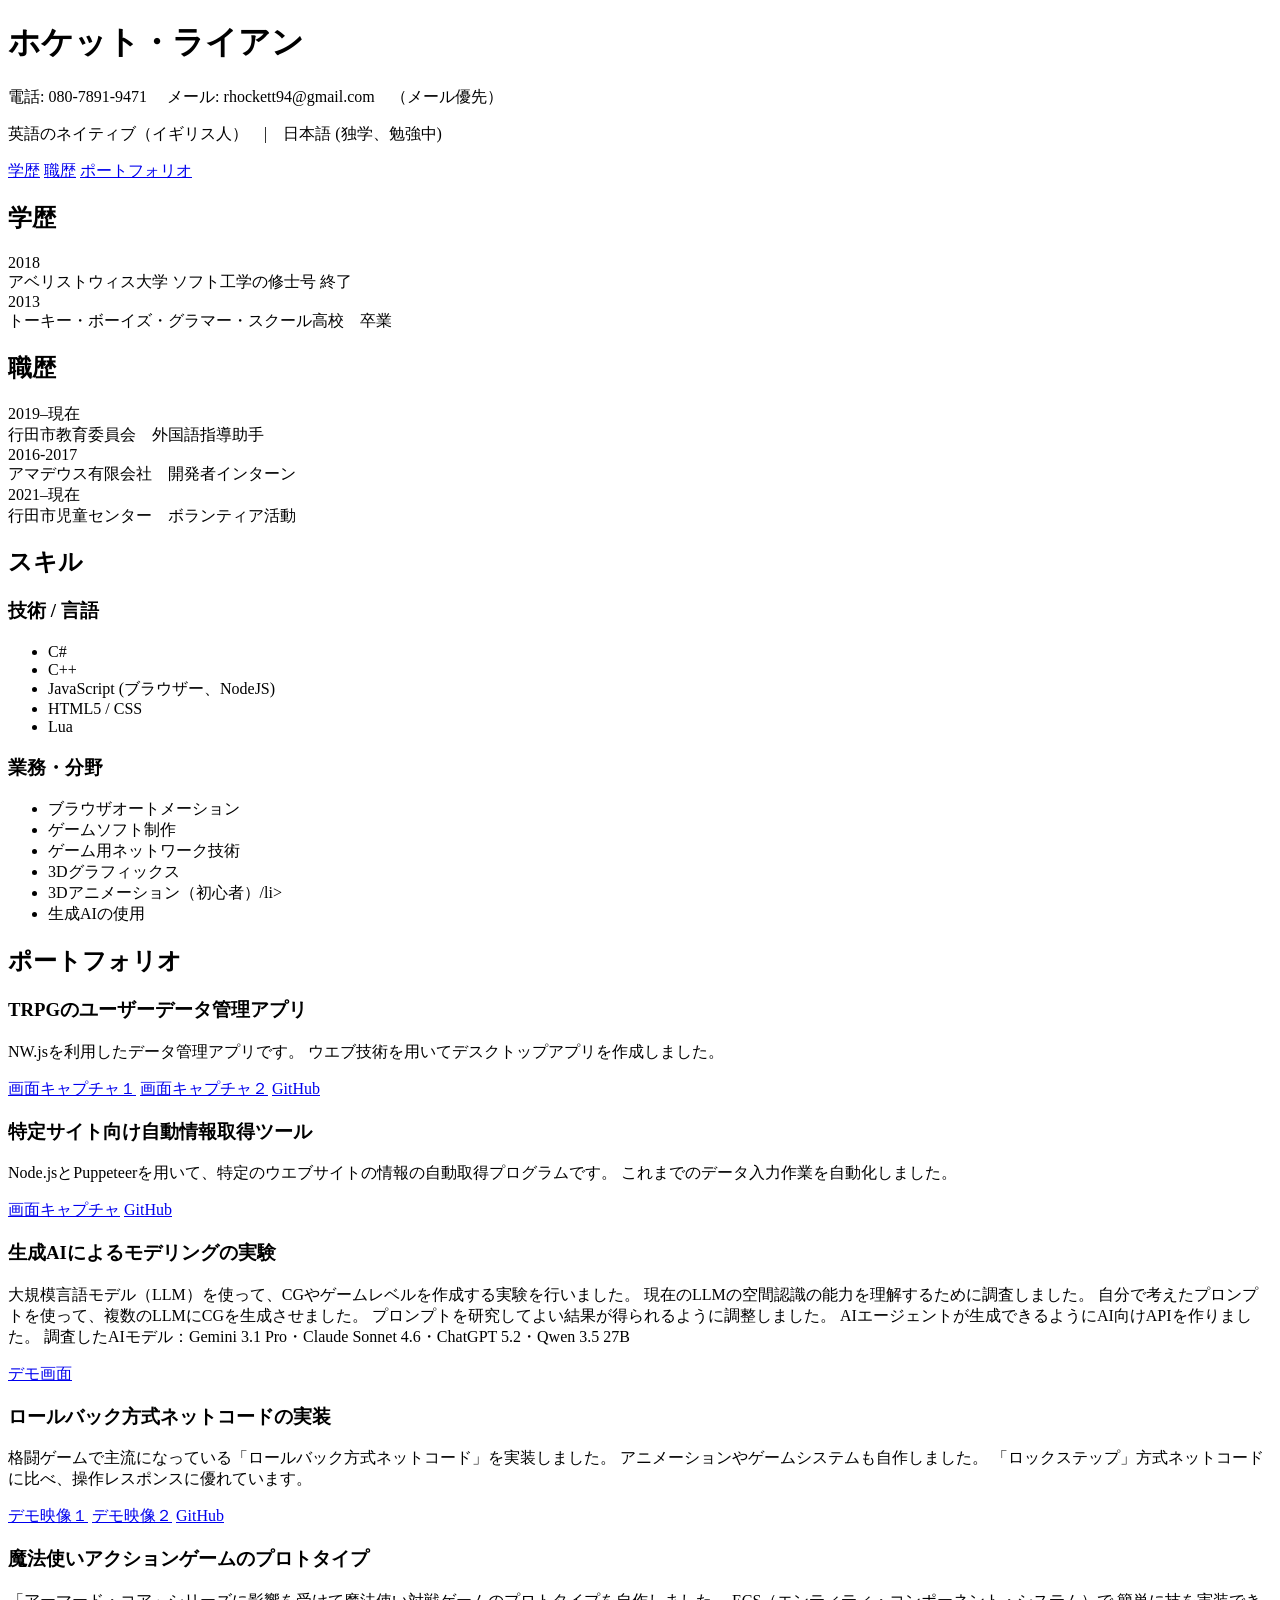
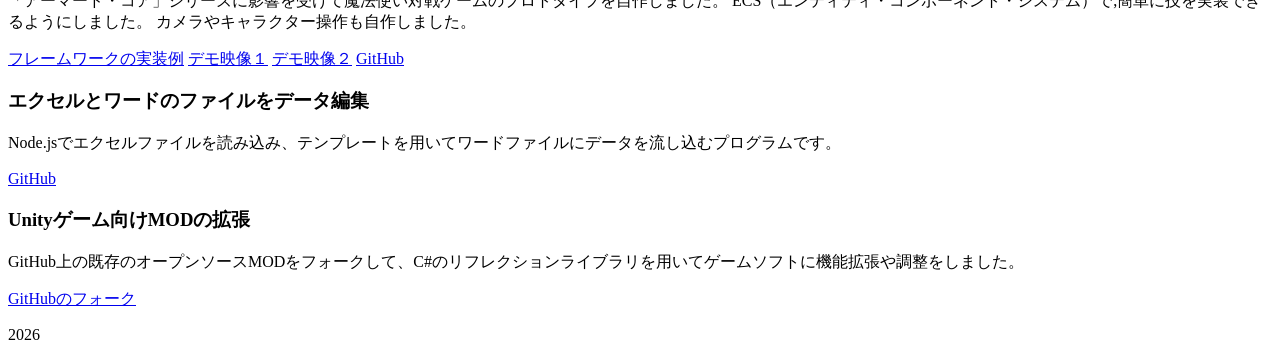
==== index.html @ c05f323c "portfolio PR 削除" ====
<!DOCTYPE html>
<html lang="ja">
<head>
	<meta charset="utf-8">
	<meta name="viewport" content="width=device-width, initial-scale=1">
	<title>履歴書</title>
	<link rel="stylesheet" href="main.css">
</head>

<body>

<header class="top">
	<div class="top-inner">
		<div class="name">
			<h1>ホケット・ライアン</h1>
			<p class="contact">
				電話: 080-7891-9471　
				メール: rhockett94@gmail.com　（メール優先）
			</p>
			
			<p class="languages">
			英語のネイティブ（イギリス人）　|　日本語 (独学、勉強中)
			</p>
			
			<!--p id="pr">
			自己PR
							
			2018年にソフトウェア工学の修士課程を修了しました。
卒業後は中学校で外国語指導助手として勤務しました。この経験から、生徒とコミュニケーションを取ることや英語の楽しさを伝えることを得意としています。
勤務するとともに、プログラミングの技術を磨くために、趣味でアプリやゲームを自作しています。時にデータ活用のアプリ開発や複雑なゲームプログラミングが得意です。
また、GPT2の登場から生成AI研究・実験、活用するプログラムの実装も経験があります。
			
			下手な日本語はすみません。
			（このページは現在更新中です）
			</p-->
			
		</div>

		<nav>
			<a href="#education">学歴</a>
			<a href="#work">職歴</a>
			<a href="#portfolio">ポートフォリオ</a>
		</nav>
	</div>
</header>

<main>

<section id="education">
	<h2>学歴</h2>

	<div class="entry">
		<div class="year">2018</div>
		<div class="details">
			アベリストウィス大学 ソフト工学の修士号 終了
		</div>
	</div>

	<div class="entry">
		<div class="year">2013</div>
		<div class="details">
			トーキー・ボーイズ・グラマー・スクール高校　卒業
		</div>
	</div>

</section>

<section id="work">
	<h2>職歴</h2>

	
	<div class="entry">
		<div class="year">2019–現在</div>
		<div class="details">
			行田市教育委員会　外国語指導助手
		</div>
	</div>

	<div class="entry">
		<div class="year">2016-2017</div>
		<div class="details">
			アマデウス有限会社　開発者インターン
		</div>
	</div>
	
	<div class="entry">
		<div class="year">2021–現在</div>
		<div class="details">
			行田市児童センター　ボランティア活動
		</div>
	</div>
	
	
</section>
<section id="skills">
	<h2>スキル</h2>

	<div class="skills-grid">

		<div class="skill-group">
			<h3>技術 / 言語</h3>
			<ul class="skill-list">
				<li>C#</li>
				<li>C++</li>
				<li>JavaScript (ブラウザー、NodeJS)</li>
				<li>HTML5 / CSS</li>
				<li>Lua</li>

			</ul>
		</div>

		<div class="skill-group">
			<h3>業務・分野</h3>
			<ul class="skill-list">
				<li>ブラウザオートメーション</li>
				<li>ゲームソフト制作</li>
				<li>ゲーム用ネットワーク技術</li>
				<li>3Dグラフィックス</li>
				<li>3Dアニメーション（初心者）/li>
				<li>生成AIの使用</li>
			</ul>
		</div>

	</div>
</section>
<section id="portfolio">
	<h2>ポートフォリオ</h2>
	<!--
	<div class="project">
		<h3>プロジェクト名</h3>
		<p class="desc">
			ここに簡単な説明を書きます。何を作ったのか、目的、特徴など。
		</p>
		<p class="tech">
			使用技術: HTML / CSS / JavaScript
		</p>
		<p class="links">
			<a href="#">デモ</a>
			<a href="#">ソースコード</a>
		</p>
	</div>
	-->
	
	<div class="project">
		<h3>TRPGのユーザーデータ管理アプリ</h3>
		<p class="desc">
			NW.jsを利用したデータ管理アプリです。
			ウエブ技術を用いてデスクトップアプリを作成しました。
		</p>
		
		<p class="links">
			<a href="sosmanager1.png">画面キャプチャ１</a>
			<a href="sosmanager2.png">画面キャプチャ２</a>
			<a href="https://github.com/botchi09/sos-equipment-manager">GitHub</a>
		</p>
	</div>
	
	
	
	<div class="project">
		<h3>特定サイト向け自動情報取得ツール</h3>
		<p class="desc">
			Node.jsとPuppeteerを用いて、特定のウエブサイトの情報の自動取得プログラムです。
			これまでのデータ入力作業を自動化しました。
		</p>
		
		<p class="links">
			<a href="scraper.png">画面キャプチャ</a>
			<a href="https://github.com/botchi09/stone-website-puppeteer-scraper">GitHub</a>
		</p>
	</div>
	
	
	<div class="project">
		<h3>生成AIによるモデリングの実験</h3>
		<p class="desc">
			大規模言語モデル（LLM）を使って、CGやゲームレベルを作成する実験を行いました。
			現在のLLMの空間認識の能力を理解するために調査しました。
			自分で考えたプロンプトを使って、複数のLLMにCGを生成させました。
			プロンプトを研究してよい結果が得られるように調整しました。
			AIエージェントが生成できるようにAI向けAPIを作りました。
			調査したAIモデル：Gemini 3.1 Pro・Claude Sonnet 4.6・ChatGPT 5.2・Qwen 3.5 27B
			
		</p>
				
		<p class="links">
			<a href="prompt_results.png">デモ画面</a>

		</p>
	</div>
	<div class="project">
		<h3>ロールバック方式ネットコードの実装</h3>
		<p class="desc">
			格闘ゲームで主流になっている「ロールバック方式ネットコード」を実装しました。
			
			アニメーションやゲームシステムも自作しました。
			「ロックステップ」方式ネットコードに比べ、操作レスポンスに優れています。
			
		</p>
				
		<p class="links">
			<a class="" href="https://youtu.be/f2O9HNqwWwM">デモ映像１</a>
			<a class="" href="https://youtu.be/pjLEUBSBpmo">デモ映像２</a>

			<a href="https://github.com/botchi09/RobloxRollback">GitHub</a>
		</p>
	</div>
	<!--div class="project todo">
		<h3>TODO climbing game</h3>
		<p class="desc">
			vector math. picture demonstration!
		</p>
		
		<p class="links">
			<a href="https://youtu.be/bYzrbGG2mxw">映像１</a>
			<a href="https://youtu.be/_mRu7jwwfPQ">映像２</a>
			<a href="https://github.com/botchi09/rblx-climb-game-framework">GitHub</a>
		</p>
	</div-->
	
	
	
	<div class="project">
		<h3>魔法使いアクションゲームのプロトタイプ</h3>
		<p class="desc">
			「アーマード・コア」シリーズに影響を受けて魔法使い対戦ゲームのプロトタイプを自作しました。
			ECS（エンティティ・コンポーネント・システム）で,簡単に技を実装できるようにしました。
			カメラやキャラクター操作も自作しました。
		</p>
		
		<p class="links">
			<a href="spelldefexample.png">フレームワークの実装例</a>
			<a href="https://www.youtube.com/watch?v=XVLZ9_kiFl0">デモ映像１</a>
			<a href="https://www.youtube.com/watch?v=5HVhadBwj20">デモ映像２</a>
			<a href="https://github.com/botchi09/rblx-spellcasting-behavior-framework">GitHub</a>
		</p>
	</div>

	<div class="project">
		<h3>エクセルとワードのファイルをデータ編集</h3>
		<p class="desc">
			Node.jsでエクセルファイルを読み込み、テンプレートを用いてワードファイルにデータを流し込むプログラムです。
			
		</p>
		
		<p class="links">
			<a href="https://github.com/botchi09/bingo-worksheet-node-docx-gen">GitHub</a>
		</p>
	</div>
	
	<div class="project">
		<h3>Unityゲーム向けMODの拡張</h3>
		<p class="desc">
			GitHub上の既存のオープンソースMODをフォークして、C#のリフレクションライブラリを用いてゲームソフトに機能拡張や調整をしました。
					
		</p>
		
		<p class="links">
			<a href="https://github.com/botchi09/Outward-Mods">GitHubのフォーク</a>
		</p>
	</div>


</section>

</main>

<footer>
2026
</footer>

</body>
</html>
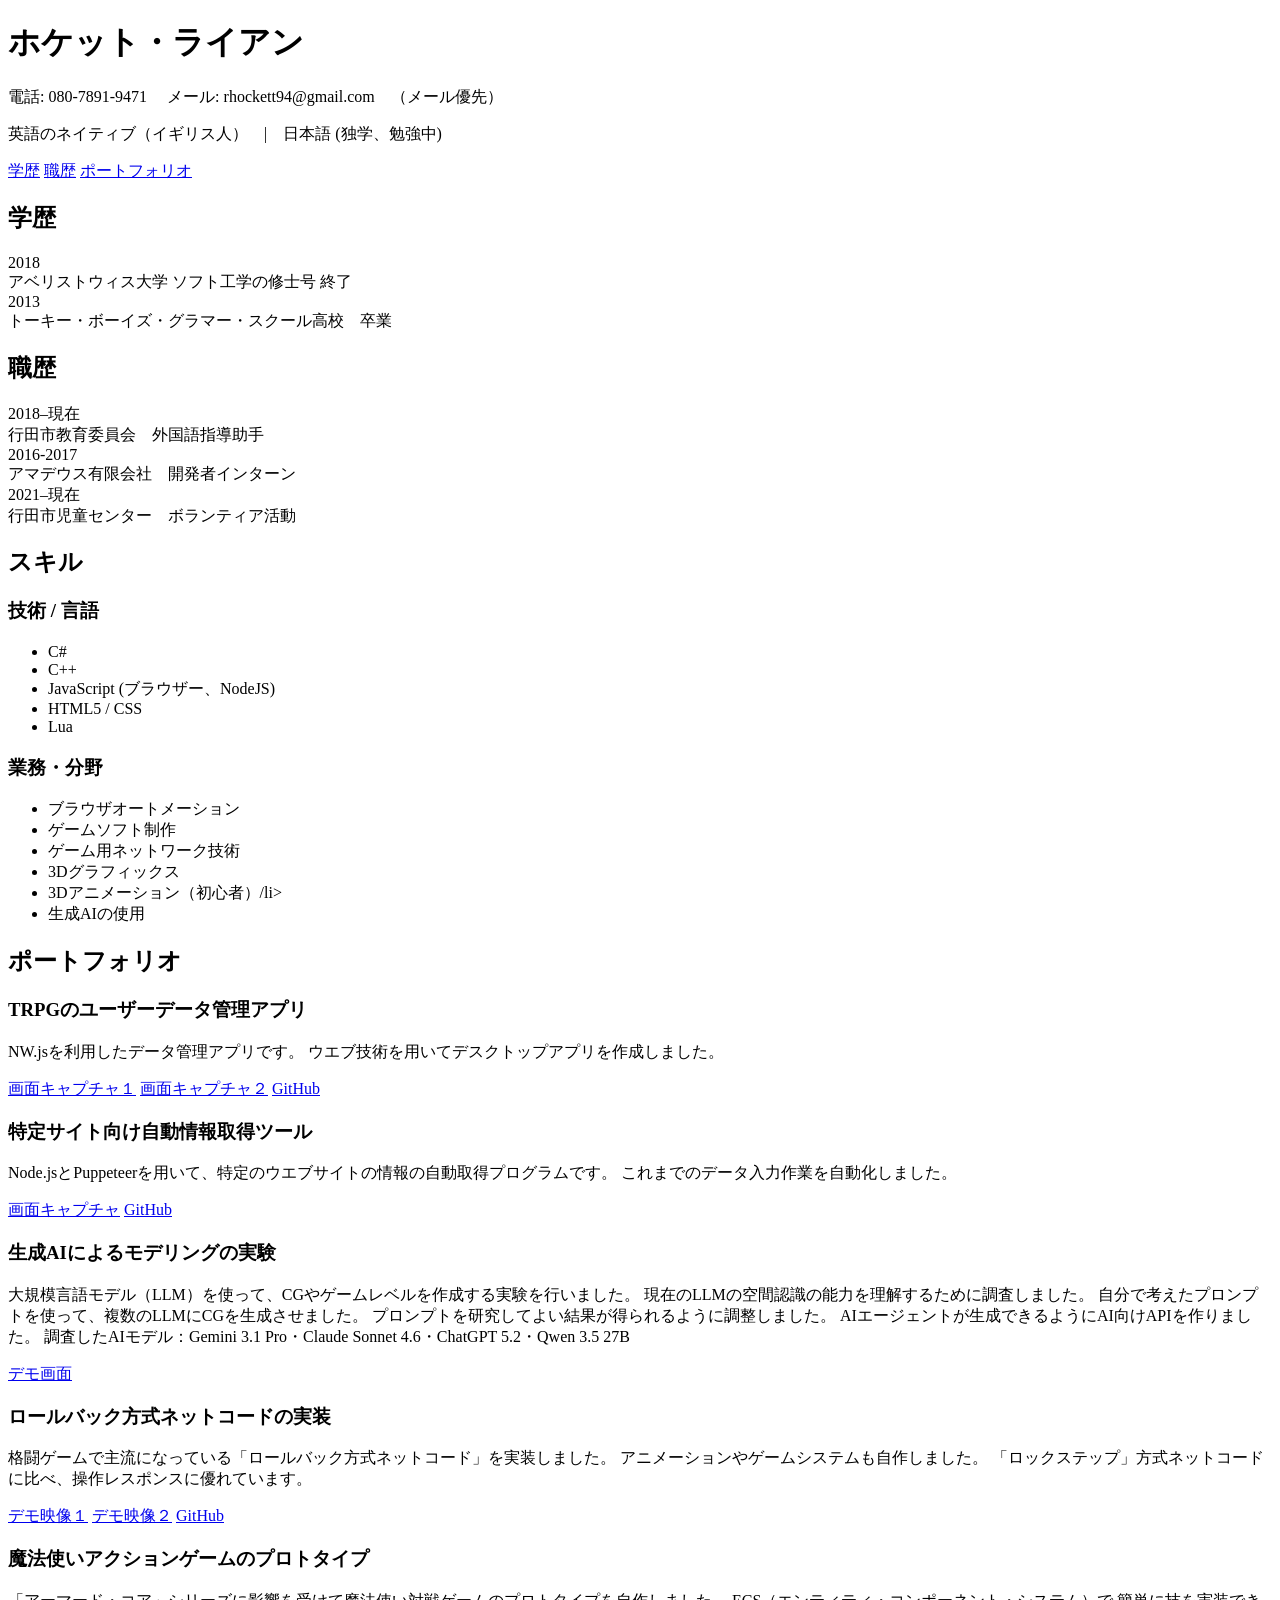
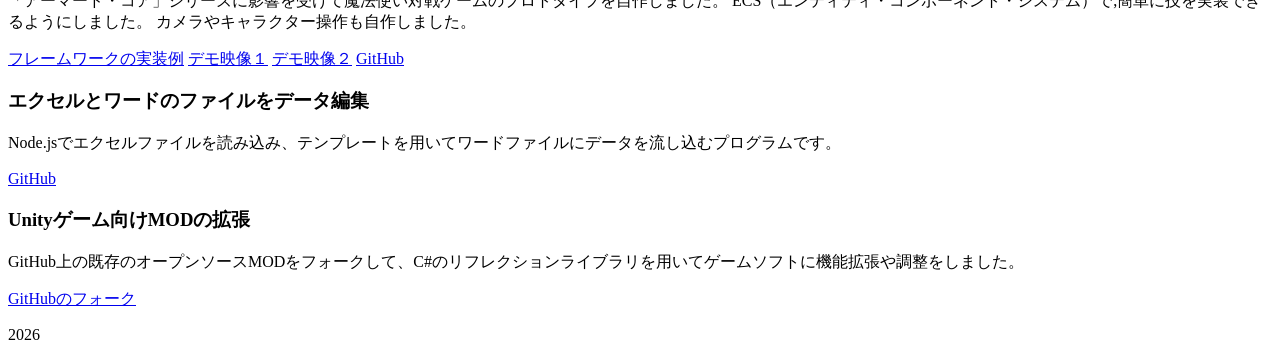
==== commit 375436d5: "Date fix" ====
--- a/index.html
+++ b/index.html
@@ -70,7 +70,7 @@
 
 	
 	<div class="entry">
-		<div class="year">2019–現在</div>
+		<div class="year">2018–現在</div>
 		<div class="details">
 			行田市教育委員会　外国語指導助手
 		</div>
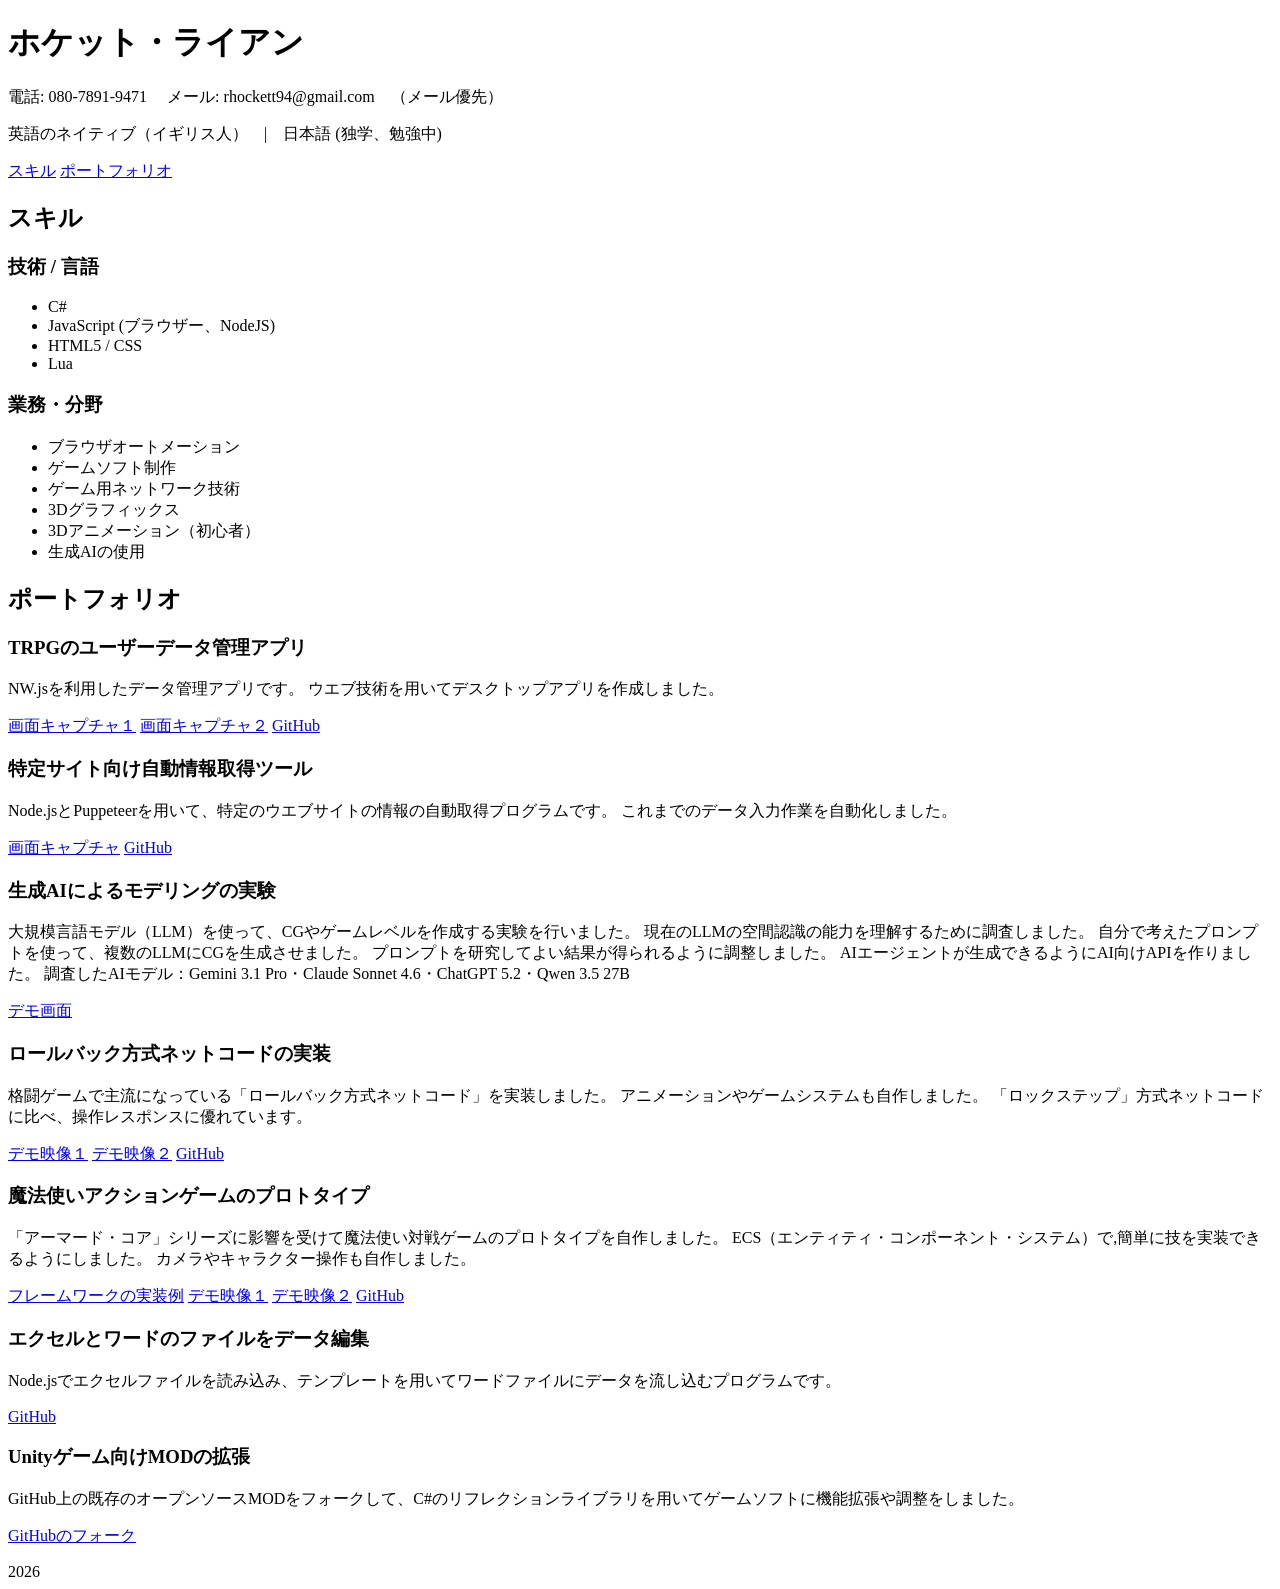
==== commit e1a29877: "職歴を削除した。HTMLのバグを直した。" ====
--- a/index.html
+++ b/index.html
@@ -37,15 +37,16 @@
 		</div>
 
 		<nav>
-			<a href="#education">学歴</a>
-			<a href="#work">職歴</a>
+			<!--a href="#education">学歴</a>
+			<a href="#work">職歴</a-->
+			<a href="#skills">スキル</a>
 			<a href="#portfolio">ポートフォリオ</a>
 		</nav>
 	</div>
 </header>
 
 <main>
-
+<!--
 <section id="education">
 	<h2>学歴</h2>
 
@@ -91,7 +92,7 @@
 	</div>
 	
 	
-</section>
+</section>-->
 <section id="skills">
 	<h2>スキル</h2>
 
@@ -101,7 +102,6 @@
 			<h3>技術 / 言語</h3>
 			<ul class="skill-list">
 				<li>C#</li>
-				<li>C++</li>
 				<li>JavaScript (ブラウザー、NodeJS)</li>
 				<li>HTML5 / CSS</li>
 				<li>Lua</li>
@@ -116,7 +116,7 @@
 				<li>ゲームソフト制作</li>
 				<li>ゲーム用ネットワーク技術</li>
 				<li>3Dグラフィックス</li>
-				<li>3Dアニメーション（初心者）/li>
+				<li>3Dアニメーション（初心者）</li>
 				<li>生成AIの使用</li>
 			</ul>
 		</div>
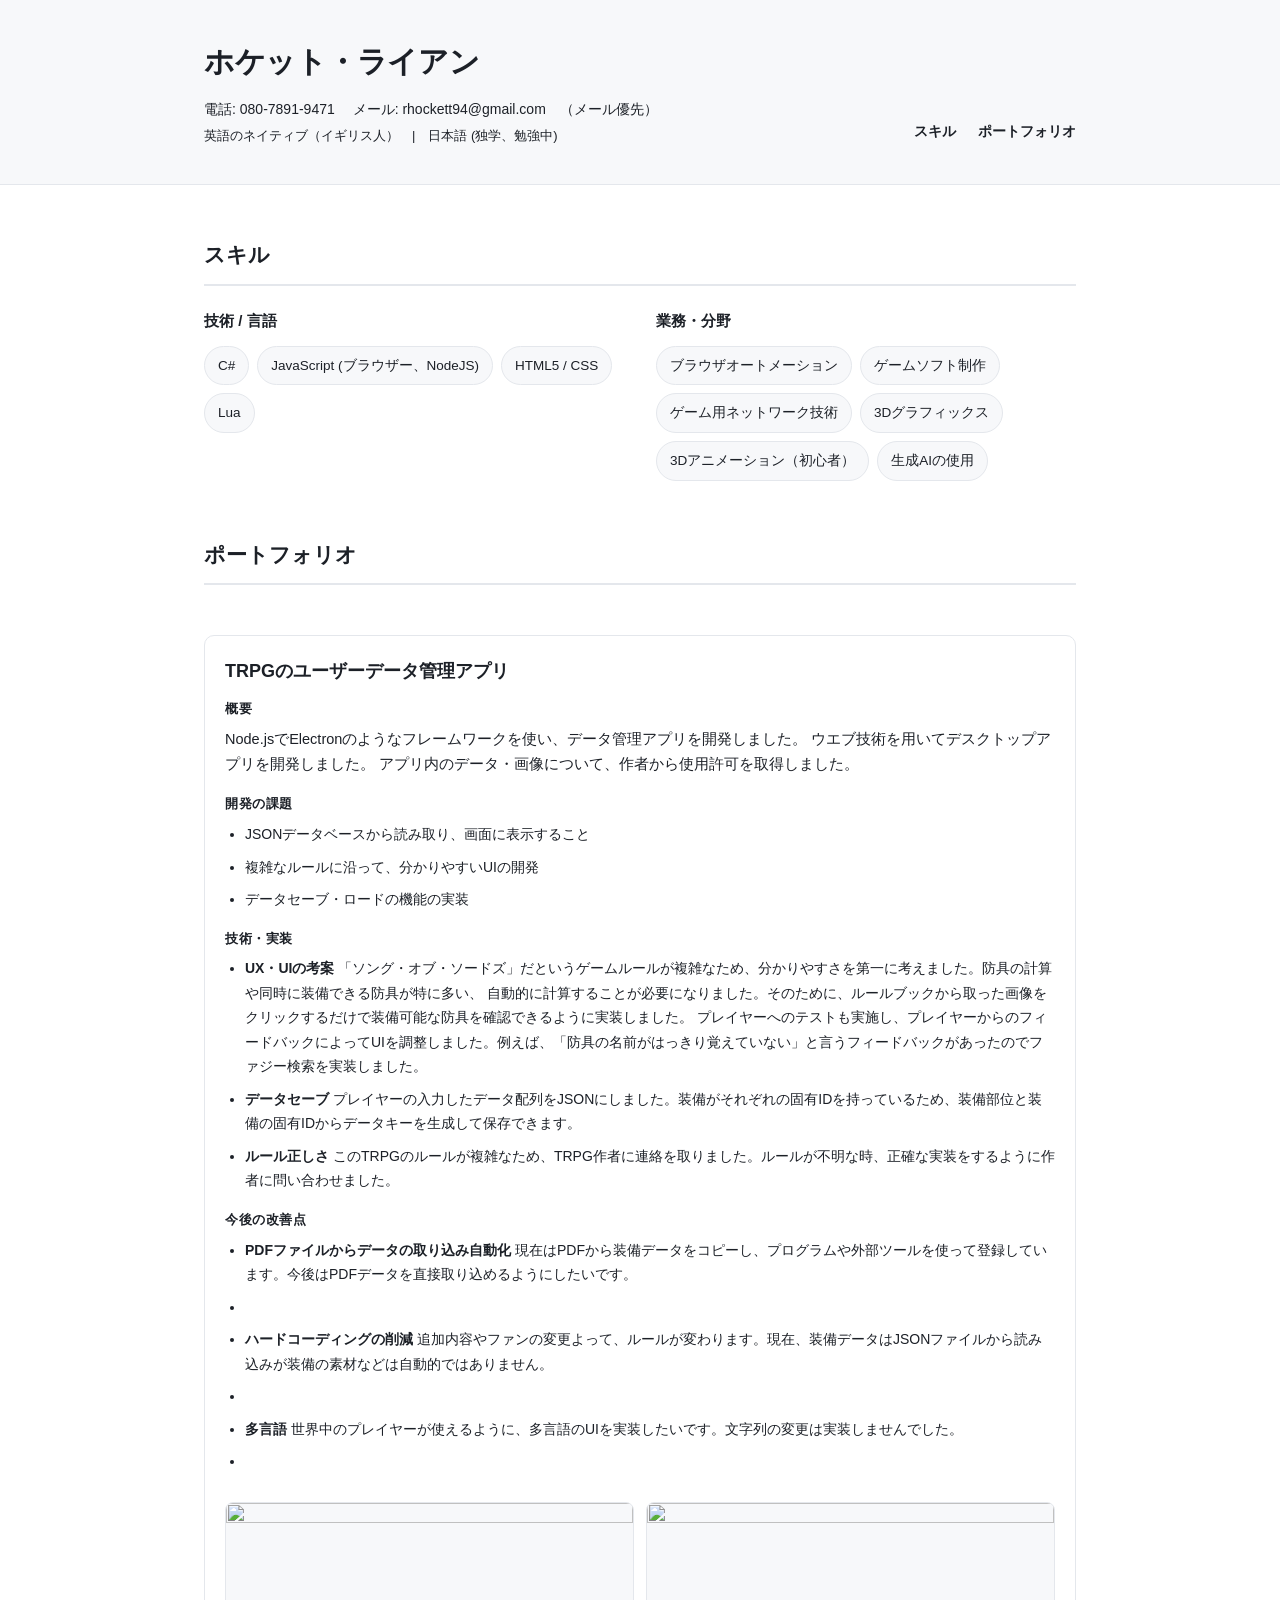
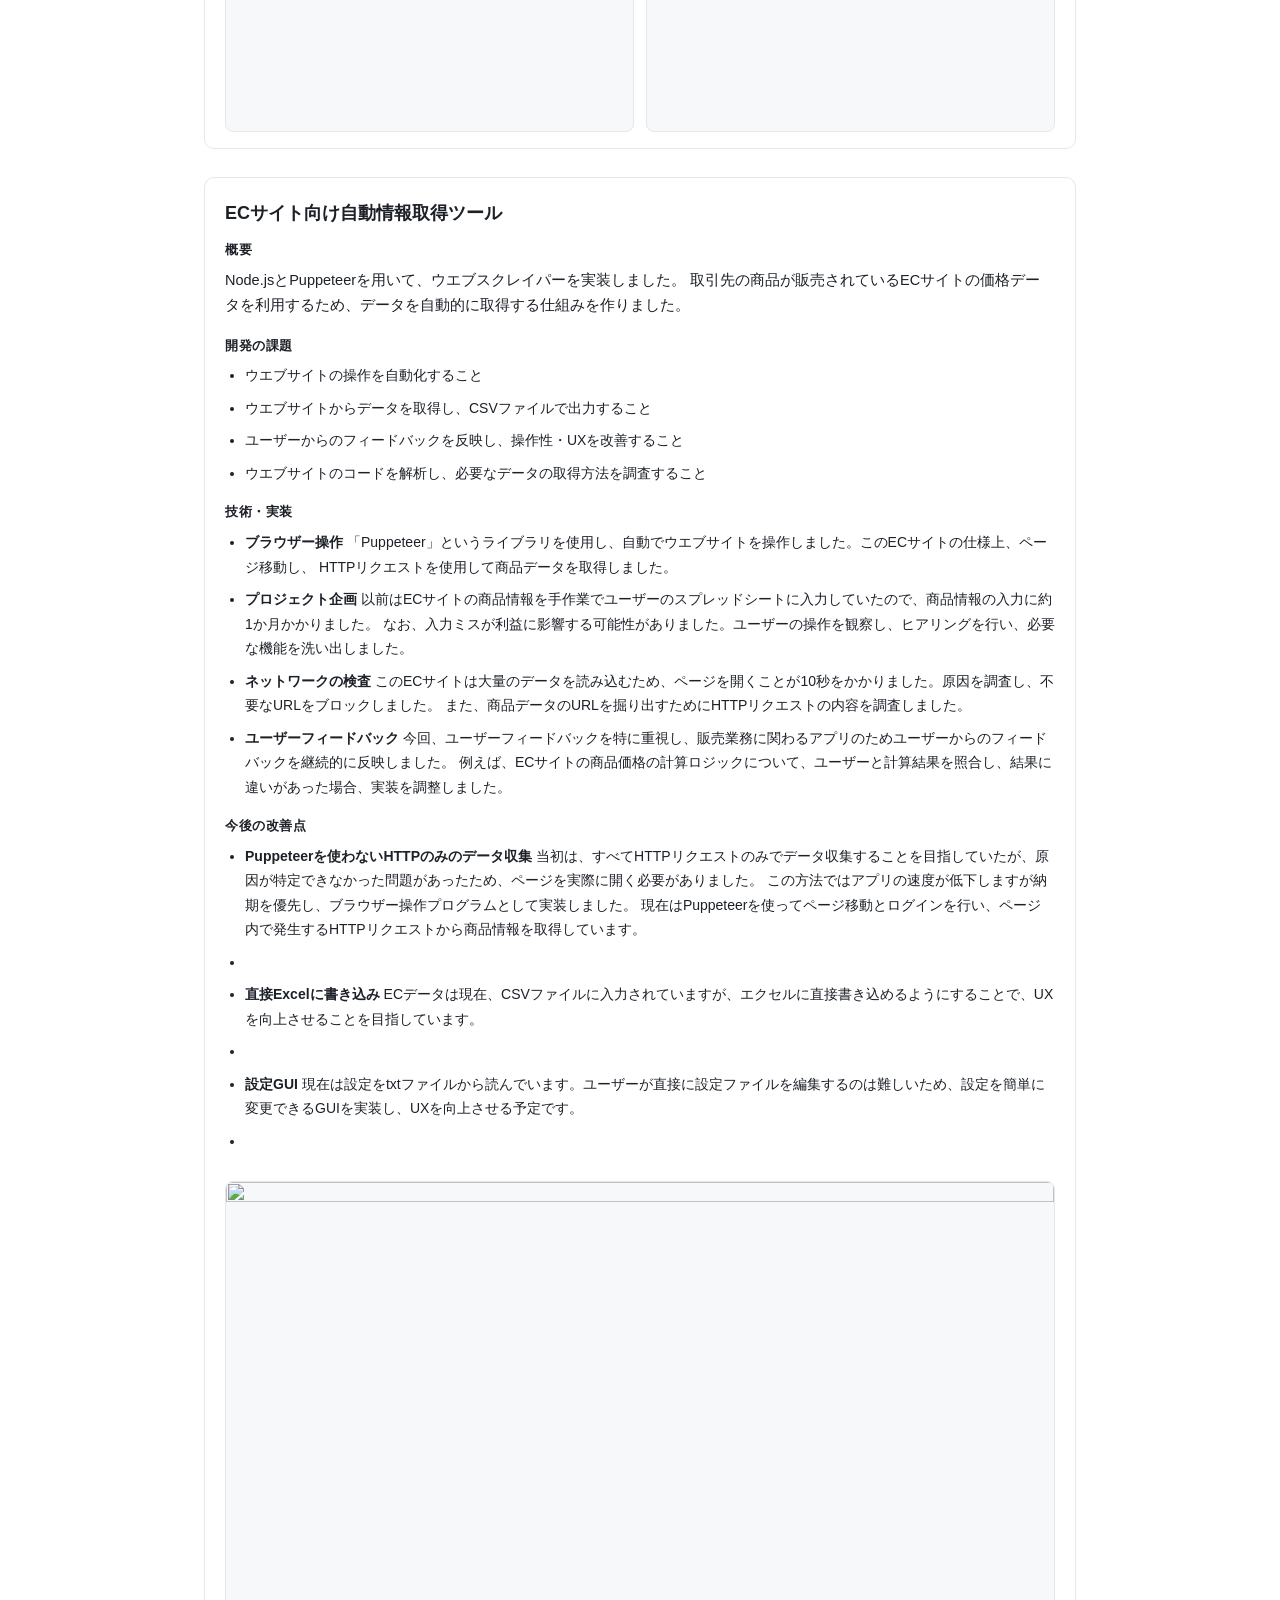
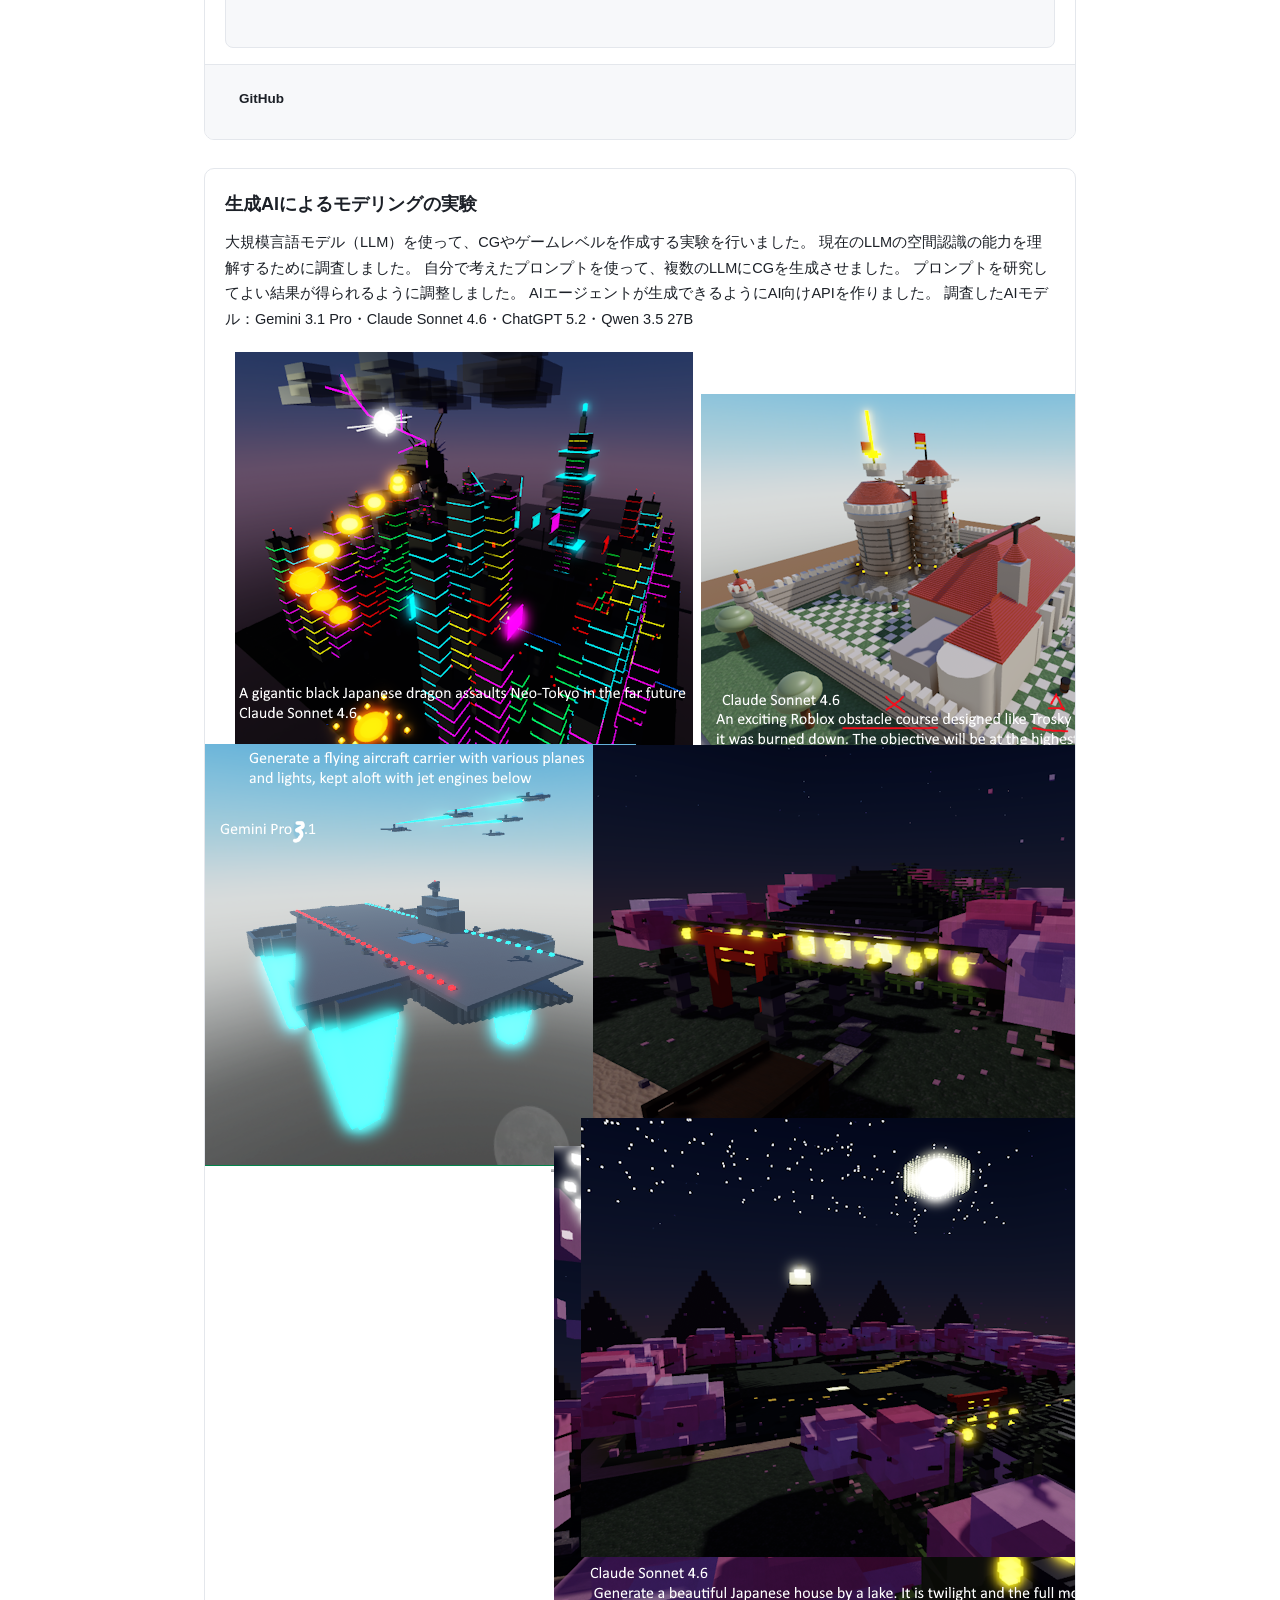
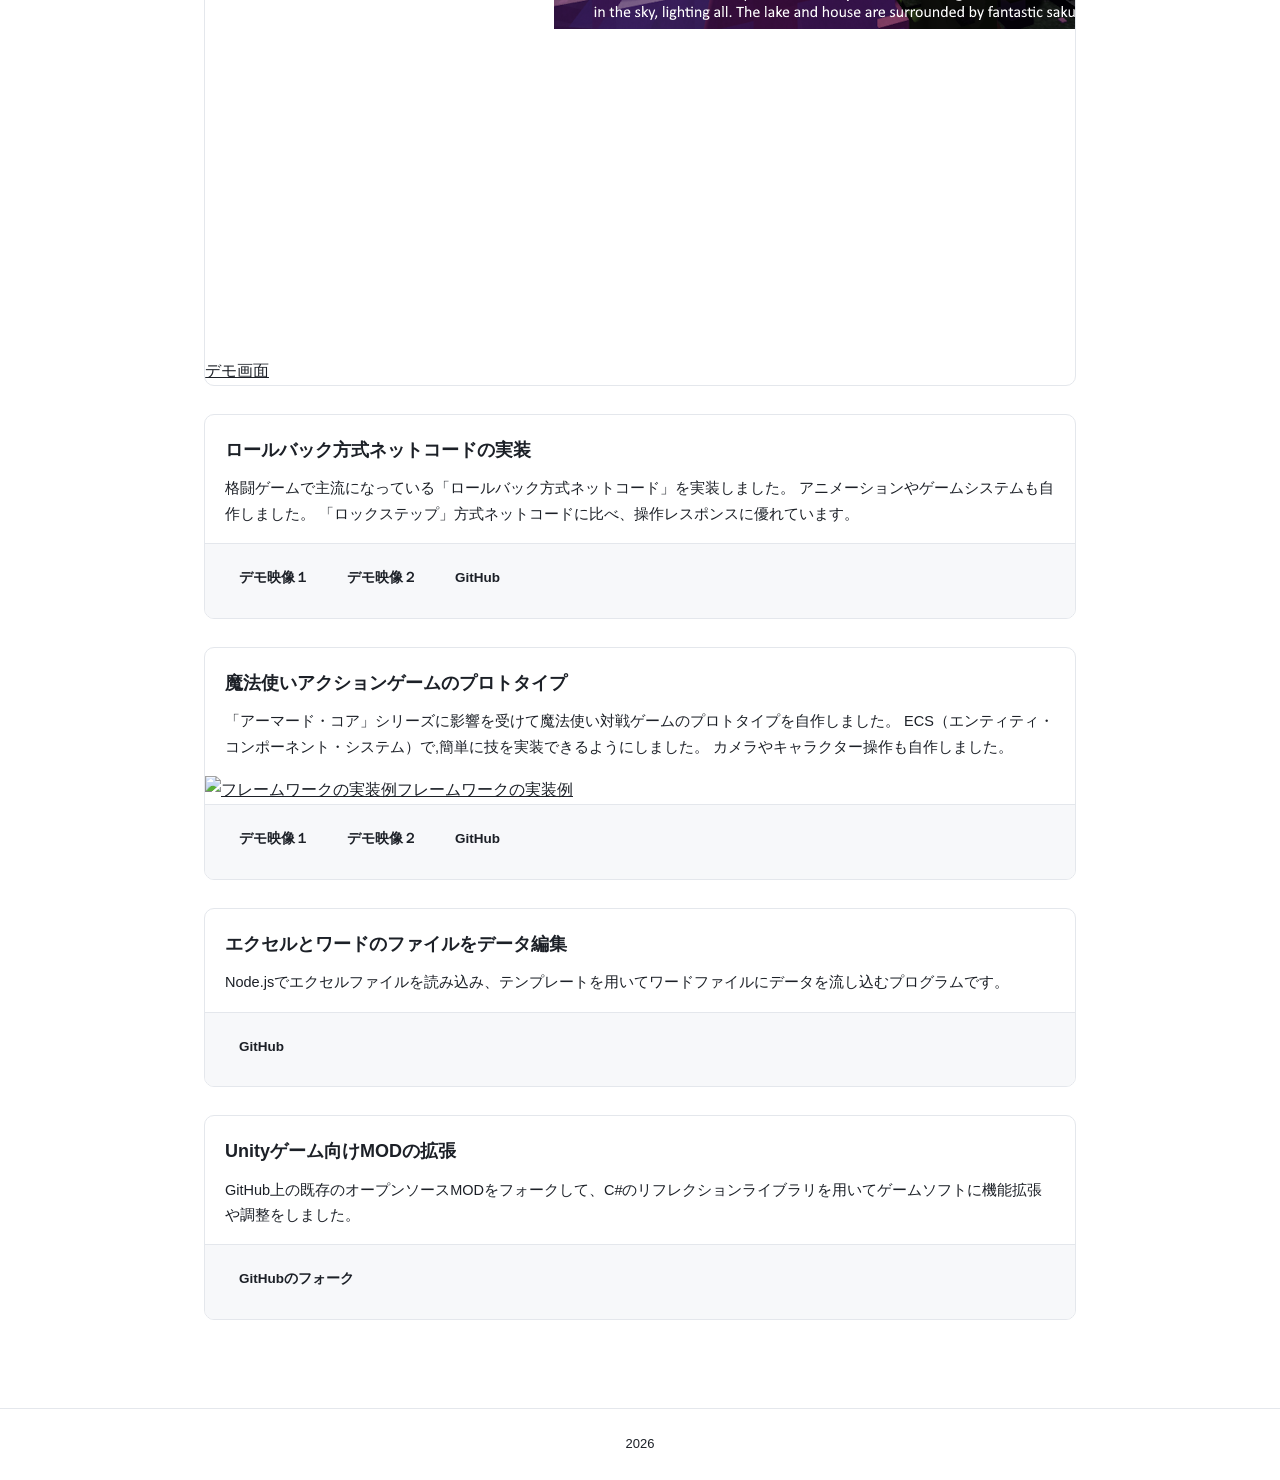
==== commit 278966f3: "scraper contents update" ====
--- a/index.html
+++ b/index.html
@@ -3,8 +3,9 @@
 <head>
 	<meta charset="utf-8">
 	<meta name="viewport" content="width=device-width, initial-scale=1">
-	<title>履歴書</title>
+	<title>ホケット　ライアン・ポートフォリオ</title>
 	<link rel="stylesheet" href="main.css">
+	<!--09/03変更した -->
 </head>
 
 <body>
@@ -143,29 +144,127 @@
 	
 	<div class="project">
 		<h3>TRPGのユーザーデータ管理アプリ</h3>
-		<p class="desc">
-			NW.jsを利用したデータ管理アプリです。
-			ウエブ技術を用いてデスクトップアプリを作成しました。
-		</p>
-		
-		<p class="links">
-			<a href="sosmanager1.png">画面キャプチャ１</a>
-			<a href="sosmanager2.png">画面キャプチャ２</a>
+		<div class="desc">
+			<h3>概要</h3>
+			<p>Node.jsでElectronのようなフレームワークを使い、データ管理アプリを開発しました。
+			ウエブ技術を用いてデスクトップアプリを開発しました。
+			アプリ内のデータ・画像について、作者から使用許可を取得しました。
+			</p>
+			<h3>開発の課題</h3>
+			<ul>
+				<li>JSONデータベースから読み取り、画面に表示すること</li>
+				<li>複雑なルールに沿って、分かりやすいUIの開発</li>
+				<li>データセーブ・ロードの機能の実装</li>
+			</ul>
+			<h3>技術・実装</h3>
+			<ul>
+
+				<li>
+					<strong>UX・UIの考案</strong>「ソング・オブ・ソードズ」だというゲームルールが複雑なため、分かりやすさを第一に考えました。防具の計算や同時に装備できる防具が特に多い、
+					自動的に計算することが必要になりました。そのために、ルールブックから取った画像をクリックするだけで装備可能な防具を確認できるように実装しました。
+					プレイヤーへのテストも実施し、プレイヤーからのフィードバックによってUIを調整しました。例えば、「防具の名前がはっきり覚えていない」と言うフィードバックがあったのでファジー検索を実装しました。
+					
+				</li>
+				<li>
+					<strong>データセーブ</strong>プレイヤーの入力したデータ配列をJSONにしました。装備がそれぞれの固有IDを持っているため、装備部位と装備の固有IDからデータキーを生成して保存できます。
+					
+				</li>
+				<li>
+					<strong>ルール正しさ</strong>このTRPGのルールが複雑なため、TRPG作者に連絡を取りました。ルールが不明な時、正確な実装をするように作者に問い合わせました。
+				</li>
+				
+				
+			</ul>
+			<h3>今後の改善点</h3>
+			<ul>
+				<li>
+					<strong>PDFファイルからデータの取り込み自動化</strong>現在はPDFから装備データをコピーし、プログラムや外部ツールを使って登録しています。今後はPDFデータを直接取り込めるようにしたいです。
+				<li>
+				<li>
+					<strong>ハードコーディングの削減</strong>追加内容やファンの変更よって、ルールが変わります。現在、装備データはJSONファイルから読み込みが装備の素材などは自動的ではありません。
+					
+				<li>
+				<li>
+					<strong>多言語</strong>世界中のプレイヤーが使えるように、多言語のUIを実装したいです。文字列の変更は実装しませんでした。
+					
+				<li>
+			</ul>
+		</div>
+
+		<div class="media">
+	
+			<a href="sosmanager1.png"><img class="media-img" src="sosmanager1.png"></a>
+			<a href="sosmanager2.png"><img class="media-img" src="sosmanager2.png"></a>
+			
+
+		</div>
+		<!--p class="links">
 			<a href="https://github.com/botchi09/sos-equipment-manager">GitHub</a>
-		</p>
-	</div>
-	
-	
-	
-	<div class="project">
-		<h3>特定サイト向け自動情報取得ツール</h3>
-		<p class="desc">
-			Node.jsとPuppeteerを用いて、特定のウエブサイトの情報の自動取得プログラムです。
-			これまでのデータ入力作業を自動化しました。
-		</p>
-		
-		<p class="links">
-			<a href="scraper.png">画面キャプチャ</a>
+		</p-->
+	</div>
+	
+	
+	
+	<div class="project">
+		<h3>ECサイト向け自動情報取得ツール</h3>
+		
+		
+		<div class="desc">
+			<h3>概要</h3>
+			<p>
+				Node.jsとPuppeteerを用いて、ウエブスクレイパーを実装しました。
+				取引先の商品が販売されているECサイトの価格データを利用するため、データを自動的に取得する仕組みを作りました。
+			</p>
+			<h3>開発の課題</h3>
+			<ul>
+				<li>ウエブサイトの操作を自動化すること</li>
+				<li>ウエブサイトからデータを取得し、CSVファイルで出力すること</li>
+				<li>ユーザーからのフィードバックを反映し、操作性・UXを改善すること</li>
+				<li>ウエブサイトのコードを解析し、必要なデータの取得方法を調査すること</li>
+			
+			</ul>
+			<h3>技術・実装</h3>
+			<ul>
+				<li><strong>ブラウザー操作</strong>「Puppeteer」というライブラリを使用し、自動でウエブサイトを操作しました。このECサイトの仕様上、ページ移動し、
+				HTTPリクエストを使用して商品データを取得しました。
+				</li>
+				<li>
+					<strong>プロジェクト企画</strong>以前はECサイトの商品情報を手作業でユーザーのスプレッドシートに入力していたので、商品情報の入力に約1か月かかりました。
+					なお、入力ミスが利益に影響する可能性がありました。ユーザーの操作を観察し、ヒアリングを行い、必要な機能を洗い出しました。
+					
+				</li>
+				<li>
+					<strong>ネットワークの検査</strong>このECサイトは大量のデータを読み込むため、ページを開くことが10秒をかかりました。原因を調査し、不要なURLをブロックしました。
+					また、商品データのURLを掘り出すためにHTTPリクエストの内容を調査しました。
+				</li>
+				<li>
+					<strong>ユーザーフィードバック</strong>今回、ユーザーフィードバックを特に重視し、販売業務に関わるアプリのためユーザーからのフィードバックを継続的に反映しました。
+					例えば、ECサイトの商品価格の計算ロジックについて、ユーザーと計算結果を照合し、結果に違いがあった場合、実装を調整しました。
+				</li>	
+				
+			</ul>
+			<h3>今後の改善点</h3>
+			<ul>
+				<li>
+					<strong>Puppeteerを使わないHTTPのみのデータ収集</strong>当初は、すべてHTTPリクエストのみでデータ収集することを目指していたが、原因が特定できなかった問題があったため、ページを実際に開く必要がありました。
+					この方法ではアプリの速度が低下しますが納期を優先し、ブラウザー操作プログラムとして実装しました。
+
+					現在はPuppeteerを使ってページ移動とログインを行い、ページ内で発生するHTTPリクエストから商品情報を取得しています。
+				<li>
+				<li>
+					<strong>直接Excelに書き込み</strong>ECデータは現在、CSVファイルに入力されていますが、エクセルに直接書き込めるようにすることで、UXを向上させることを目指しています。
+				<li>
+				<li>
+					<strong>設定GUI</strong>現在は設定をtxtファイルから読んでいます。ユーザーが直接に設定ファイルを編集するのは難しいため、設定を簡単に変更できるGUIを実装し、UXを向上させる予定です。
+				<li>
+			</ul>
+		</div>
+		<div class="media">
+	
+			<a href="scraper.png"><img class="media-img" src="scraper.png"></a>
+		</div>
+				
+		<p class="links">
 			<a href="https://github.com/botchi09/stone-website-puppeteer-scraper">GitHub</a>
 		</p>
 	</div>
@@ -183,10 +282,10 @@
 			
 		</p>
 				
-		<p class="links">
-			<a href="prompt_results.png">デモ画面</a>
-
-		</p>
+				<div class="shots">
+			<a href="prompt_results.png" class="shot"><img src="prompt_results.png" alt="デモ画面" loading="lazy"><span>デモ画面</span></a>
+		</div>
+		
 	</div>
 	<div class="project">
 		<h3>ロールバック方式ネットコードの実装</h3>
@@ -228,8 +327,10 @@
 			カメラやキャラクター操作も自作しました。
 		</p>
 		
-		<p class="links">
-			<a href="spelldefexample.png">フレームワークの実装例</a>
+				<div class="shots">
+			<a href="spelldefexample.png" class="shot"><img src="spelldefexample.png" alt="フレームワークの実装例" loading="lazy"><span>フレームワークの実装例</span></a>
+		</div>
+		<p class="links">
 			<a href="https://www.youtube.com/watch?v=XVLZ9_kiFl0">デモ映像１</a>
 			<a href="https://www.youtube.com/watch?v=5HVhadBwj20">デモ映像２</a>
 			<a href="https://github.com/botchi09/rblx-spellcasting-behavior-framework">GitHub</a>
--- a/main.css
+++ b/main.css
@@ -0,0 +1,400 @@
+/* =========================================================
+   Light, image-forward portfolio design
+   ========================================================= */
+
+:root {
+	--bg:        #ffffff;
+	--surface:   #f7f8fa;
+	--border:    #e4e7ec;
+	--text:      #1c2027;
+	--sans: -apple-system, BlinkMacSystemFont, "Hiragino Kaku Gothic ProN", "Hiragino Sans", "Yu Gothic", "Segoe UI", Roboto, sans-serif;
+	--radius: 10px;
+}
+
+* {
+	box-sizing: border-box;
+}
+
+body {
+	margin: 0;
+	font-family: var(--sans);
+	background: var(--bg);
+	color: var(--text);
+	line-height: 1.75;
+	-webkit-font-smoothing: antialiased;
+}
+
+a {
+	color: var(--accent);
+}
+
+:focus-visible {
+	outline: 2px solid var(--accent);
+	outline-offset: 2px;
+	border-radius: 3px;
+}
+
+/* ---------------------------------------------------------
+   header
+   --------------------------------------------------------- */
+
+.top {
+	border-bottom: 1px solid var(--border);
+	background: var(--surface);
+}
+
+.top-inner {
+	max-width: 920px;
+	margin: auto;
+	padding: 36px 24px;
+	display: flex;
+	justify-content: space-between;
+	align-items: flex-end;
+	flex-wrap: wrap;
+	gap: 18px;
+}
+
+.name h1 {
+	margin: 0;
+	font-size: 30px;
+	font-weight: 700;
+	letter-spacing: -0.01em;
+	color: var(--text);
+}
+
+.contact {
+	margin: 8px 0 0 0;
+	font-size: 14px;
+	color: var(--text-muted);
+}
+
+.languages {
+	margin: 4px 0 0 0;
+	font-size: 13px;
+	color: var(--text-dim);
+}
+
+nav {
+	display: flex;
+	gap: 22px;
+}
+
+nav a {
+	text-decoration: none;
+	color: var(--text-muted);
+	font-size: 14px;
+	font-weight: 600;
+	padding-bottom: 2px;
+	border-bottom: 2px solid transparent;
+	transition: color 0.15s ease, border-color 0.15s ease;
+}
+
+nav a:hover {
+	color: var(--accent);
+	border-color: var(--accent);
+	text-decoration: none;
+}
+
+/* ---------------------------------------------------------
+   layout / section titles
+   --------------------------------------------------------- */
+
+main {
+	max-width: 920px;
+	margin: auto;
+	padding: 0 24px 40px;
+}
+
+h2 {
+	font-size: 21px;
+	font-weight: 700;
+	color: var(--text);
+	margin-top: 52px;
+	margin-bottom: 22px;
+	padding-bottom: 10px;
+	border-bottom: 2px solid var(--border);
+}
+
+/* entries */
+
+.entry {
+	display: grid;
+	grid-template-columns: 90px 1fr;
+	gap: 10px;
+	padding: 6px 0;
+}
+
+.year {
+	color: var(--text-dim);
+	font-size: 14px;
+}
+
+.details {
+	font-size: 15px;
+}
+
+/* ---------------------------------------------------------
+   footer
+   --------------------------------------------------------- */
+
+footer {
+	margin-top: 48px;
+	padding: 24px 20px;
+	text-align: center;
+	font-size: 13px;
+	color: var(--text-dim);
+	border-top: 1px solid var(--border);
+}
+
+/* ---------------------------------------------------------
+   skills
+   --------------------------------------------------------- */
+
+.skills-grid {
+	display: grid;
+	grid-template-columns: 1fr 1fr;
+	gap: 32px;
+	margin-top: 10px;
+}
+
+.skill-group h3 {
+	margin: 0 0 12px 0;
+	font-size: 15px;
+	font-weight: 700;
+	color: var(--text);
+}
+
+.skill-list {
+	list-style: none;
+	padding: 0;
+	margin: 0;
+	display: flex;
+	flex-wrap: wrap;
+	gap: 8px;
+}
+
+.skill-list li {
+	padding: 7px 13px;
+	font-size: 13.5px;
+	color: var(--text);
+	background: var(--surface);
+	border: 1px solid var(--border);
+	border-radius: 999px;
+}
+
+@media (max-width: 640px) {
+	.skills-grid {
+		grid-template-columns: 1fr;
+		gap: 26px;
+	}
+}
+
+/* ---------------------------------------------------------
+   portfolio
+   --------------------------------------------------------- */
+
+#portfolio {
+	display: grid;
+	gap: 28px;
+	margin-top: 4px;
+}
+
+.project {
+	padding: 0;
+	border: 1px solid var(--border);
+	border-radius: var(--radius);
+	background: var(--bg);
+	overflow: hidden;
+}
+
+.project h3 {
+	margin: 0;
+	padding: 20px 20px 6px;
+	font-size: 18px;
+	font-weight: 700;
+	color: var(--text);
+	border: none;
+}
+
+/* -----------------------------------------------------
+   description block (was a <p>, now a <div> so it can
+   legally contain headings/lists; text sized down and
+   its internal headings scaled to sit clearly *inside*
+   the project, well below the project title)
+   ----------------------------------------------------- */
+
+.desc {
+	margin: 0;
+	padding: 4px 20px 16px;
+	color: var(--text-muted);
+	font-size: 14.5px;
+}
+
+.desc p {
+	margin: 0 0 12px;
+}
+
+.desc p:last-child {
+	margin-bottom: 0;
+}
+
+.desc h3 {
+	/* sub-heading *inside* a project (e.g. "概要", "技術・実装") —
+	   deliberately much smaller than .project > h3, and its own
+	   distinct color so the two levels don't read as the same rank */
+	padding: 0;
+	margin: 16px 0 6px;
+	font-size: 13px;
+	font-weight: 700;
+	color: var(--accent);
+	text-transform: uppercase;
+	letter-spacing: 0.04em;
+}
+
+.desc h3:first-child {
+	margin-top: 0;
+}
+
+.desc h4 {
+	margin: 14px 0 6px;
+	font-size: 13.5px;
+	font-weight: 700;
+	color: var(--text);
+}
+
+.desc ul {
+	margin: 0 0 12px;
+	padding-left: 20px;
+}
+
+.desc li {
+	margin-bottom: 8px;
+	font-size: 14px;
+}
+
+.desc li:last-child {
+	margin-bottom: 0;
+}
+
+.desc strong {
+	color: var(--text);
+	margin-right: 4px;
+}
+
+.tech {
+	margin: 0;
+	padding: 0 20px 12px;
+	font-size: 13px;
+	color: var(--accent-2);
+	font-weight: 600;
+}
+
+/* -----------------------------------------------------
+   media (video + image) — consistent proportions,
+   no more raw stretched iframe/img side by side
+   ----------------------------------------------------- */
+
+.media {
+	display: grid;
+	grid-template-columns: repeat(auto-fit, minmax(260px, 1fr));
+	gap: 12px;
+	padding: 0 20px 16px;
+}
+
+.media-video {
+	position: relative;
+	width: 100%;
+	aspect-ratio: 16 / 9;
+	border-radius: 8px;
+	overflow: hidden;
+	background: var(--surface);
+	border: 1px solid var(--border);
+}
+
+.media-video iframe {
+	position: absolute;
+	inset: 0;
+	width: 100%;
+	height: 100%;
+	border: 0;
+}
+
+.media-img {
+	width: 100%;
+	aspect-ratio: 16 / 9;
+	object-fit: contain;
+	border-radius: 8px;
+	border: 1px solid var(--border);
+	background: var(--surface);
+	display: block;
+}
+
+/* link buttons (video / github) beneath the media/description */
+
+.links {
+	margin: 0;
+	padding: 14px 20px 20px;
+	display: flex;
+	flex-wrap: wrap;
+	gap: 10px;
+	border-top: 1px solid var(--border);
+	background: var(--surface);
+}
+
+.links a {
+	text-decoration: none;
+	font-size: 13.5px;
+	font-weight: 600;
+	color: var(--accent);
+	background: var(--accent-soft);
+	padding: 8px 14px;
+	border-radius: 7px;
+	transition: background 0.15s ease;
+}
+
+.links a:hover {
+	background: #dfe8fb;
+	text-decoration: none;
+}
+
+.todo {
+	background-color: #ff7777;
+}
+
+/* ---------------------------------------------------------
+   mobile
+   --------------------------------------------------------- */
+
+@media (max-width: 640px) {
+
+	.top-inner {
+		flex-direction: column;
+		align-items: flex-start;
+		padding: 28px 18px;
+	}
+
+	main {
+		padding: 0 18px 32px;
+	}
+
+	.entry {
+		grid-template-columns: 1fr;
+	}
+
+	.year {
+		font-weight: 600;
+	}
+
+	.media {
+		grid-template-columns: 1fr;
+	}
+}
+
+@media (prefers-reduced-motion: reduce) {
+	.shot {
+		transition: none;
+	}
+	.shot:hover {
+		transform: none;
+	}
+}
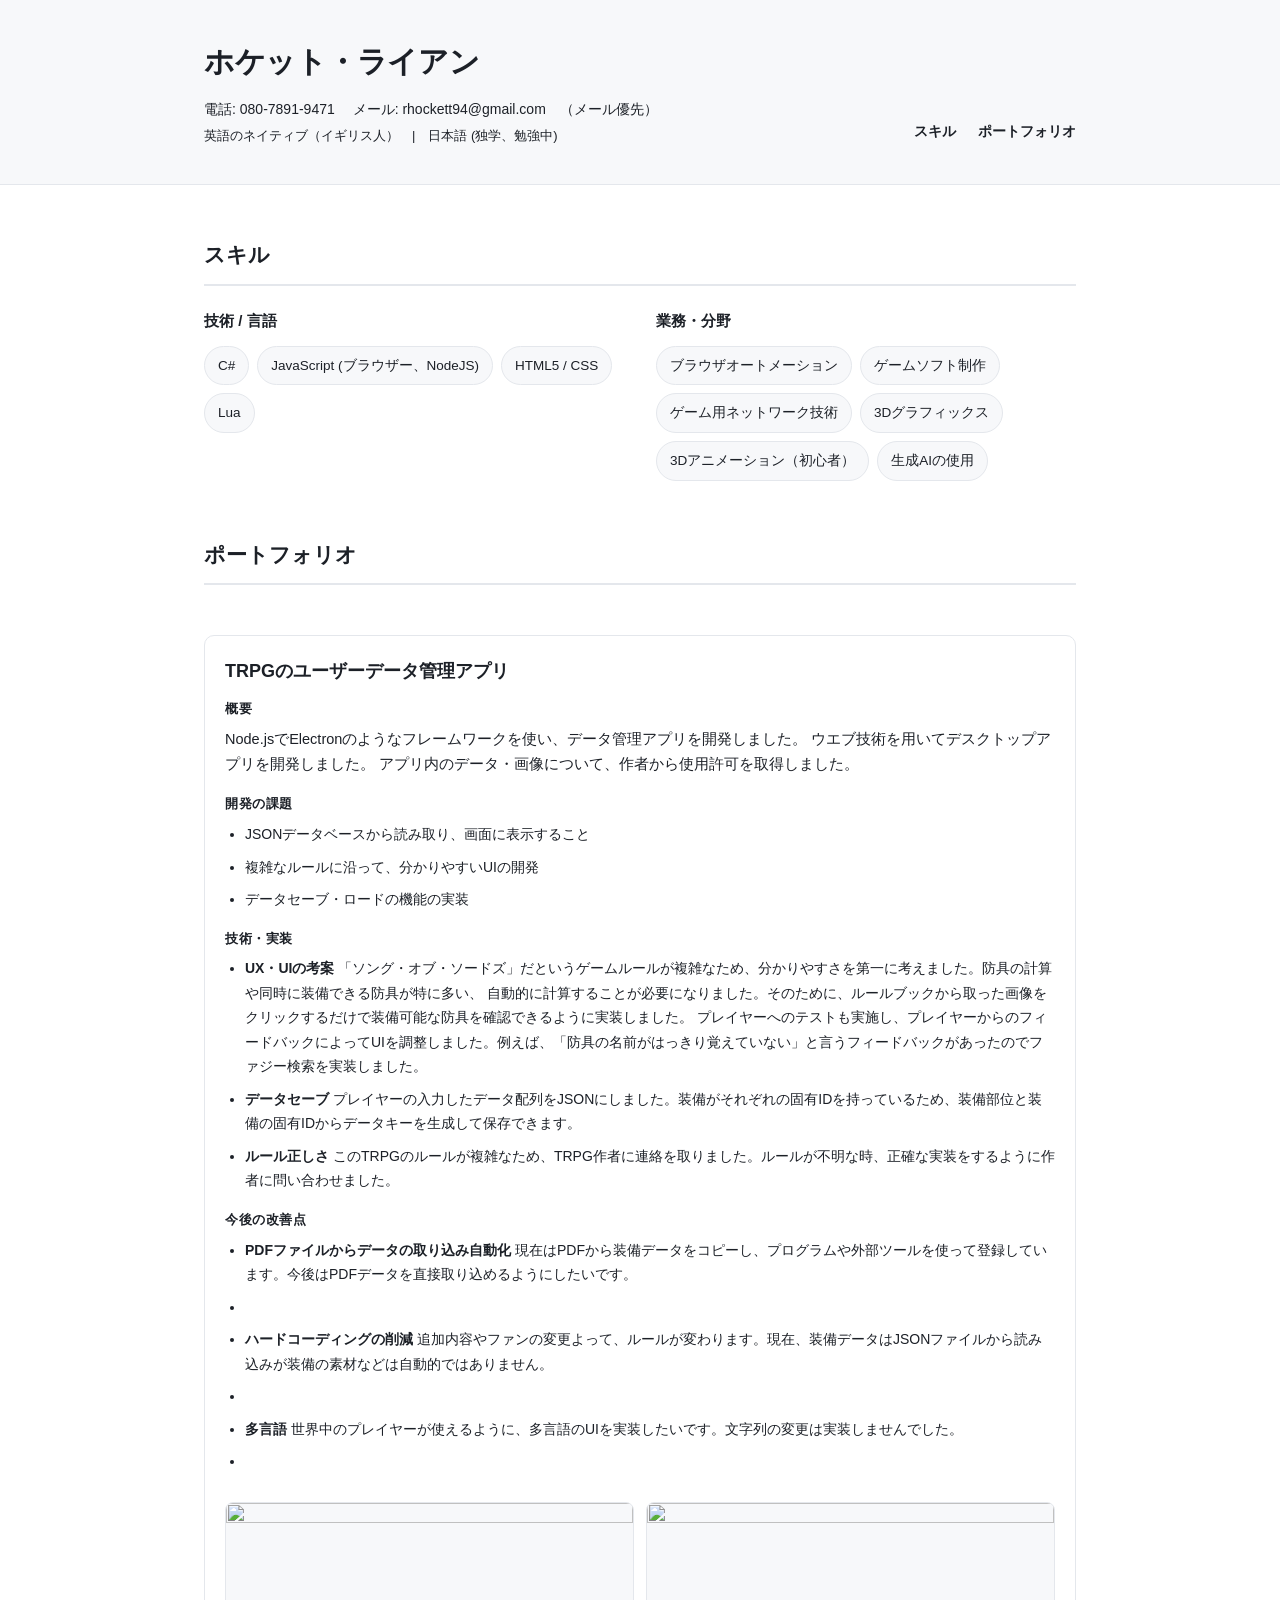
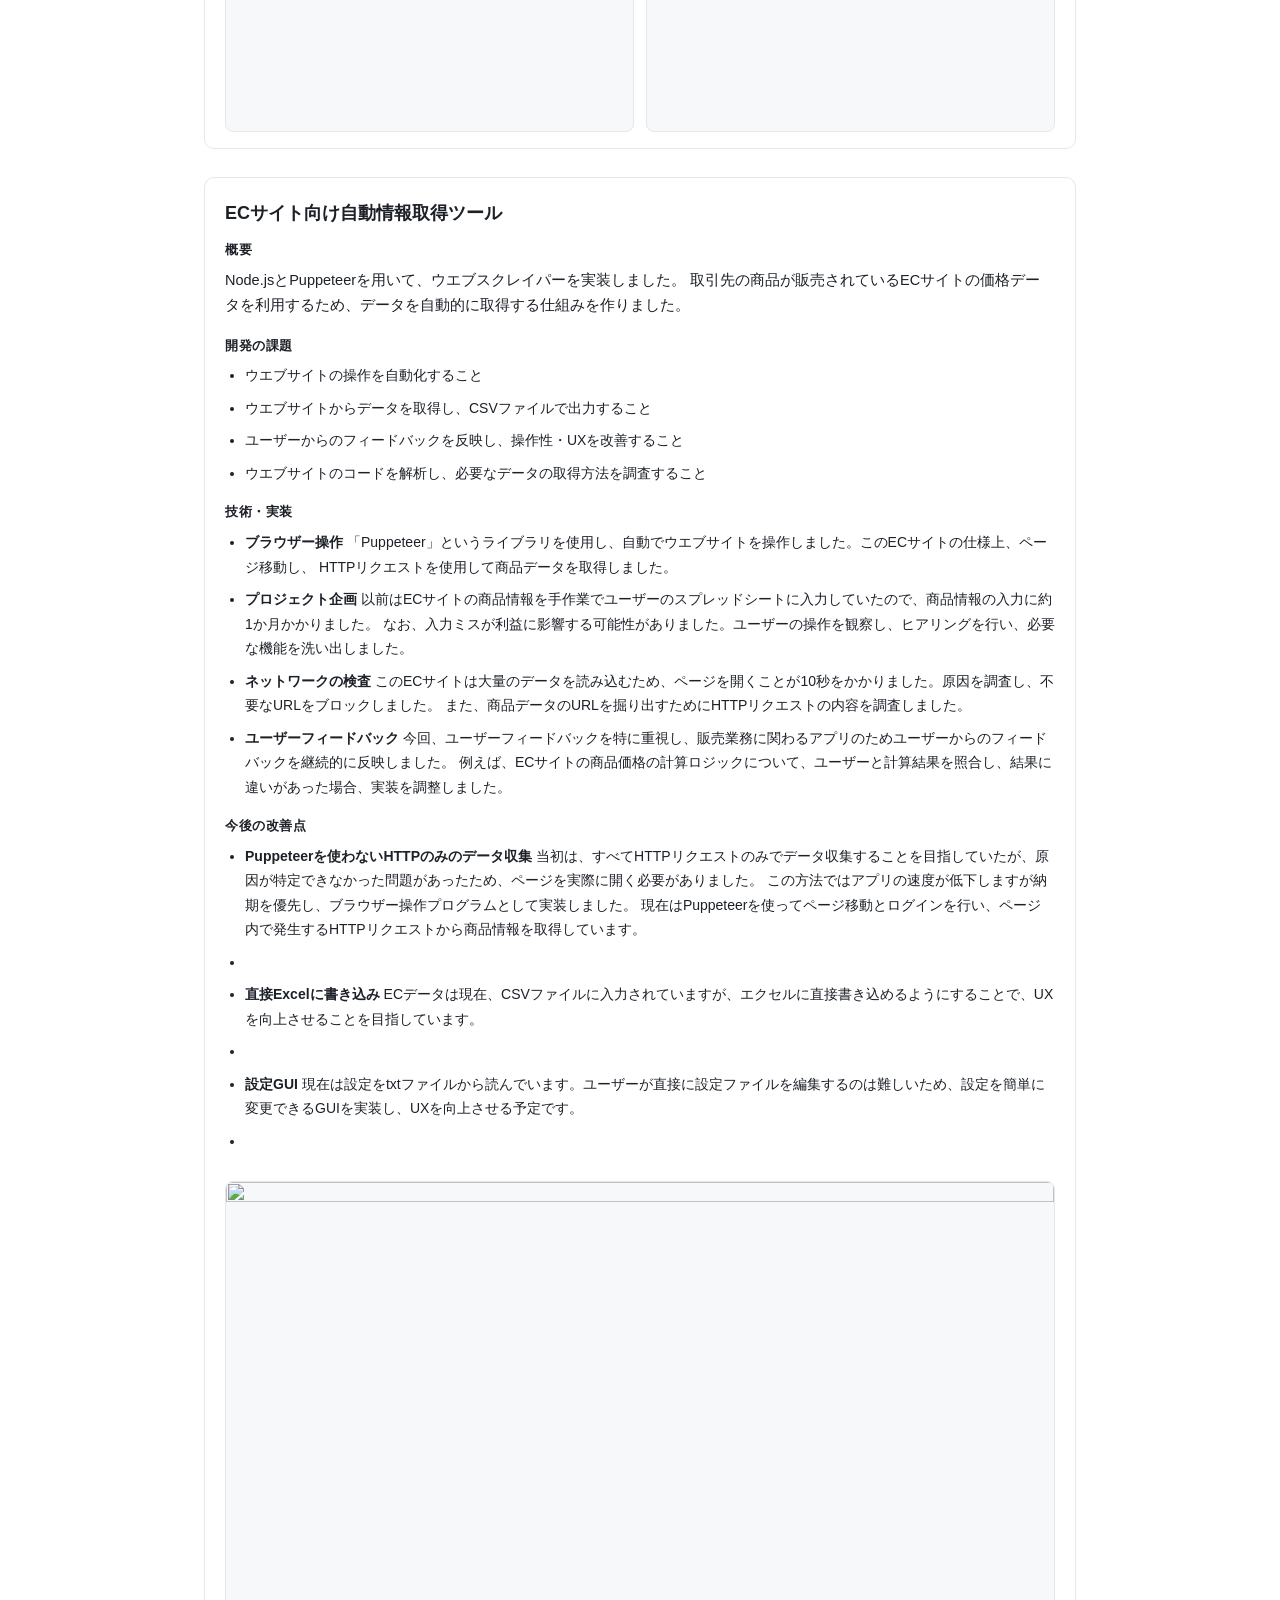
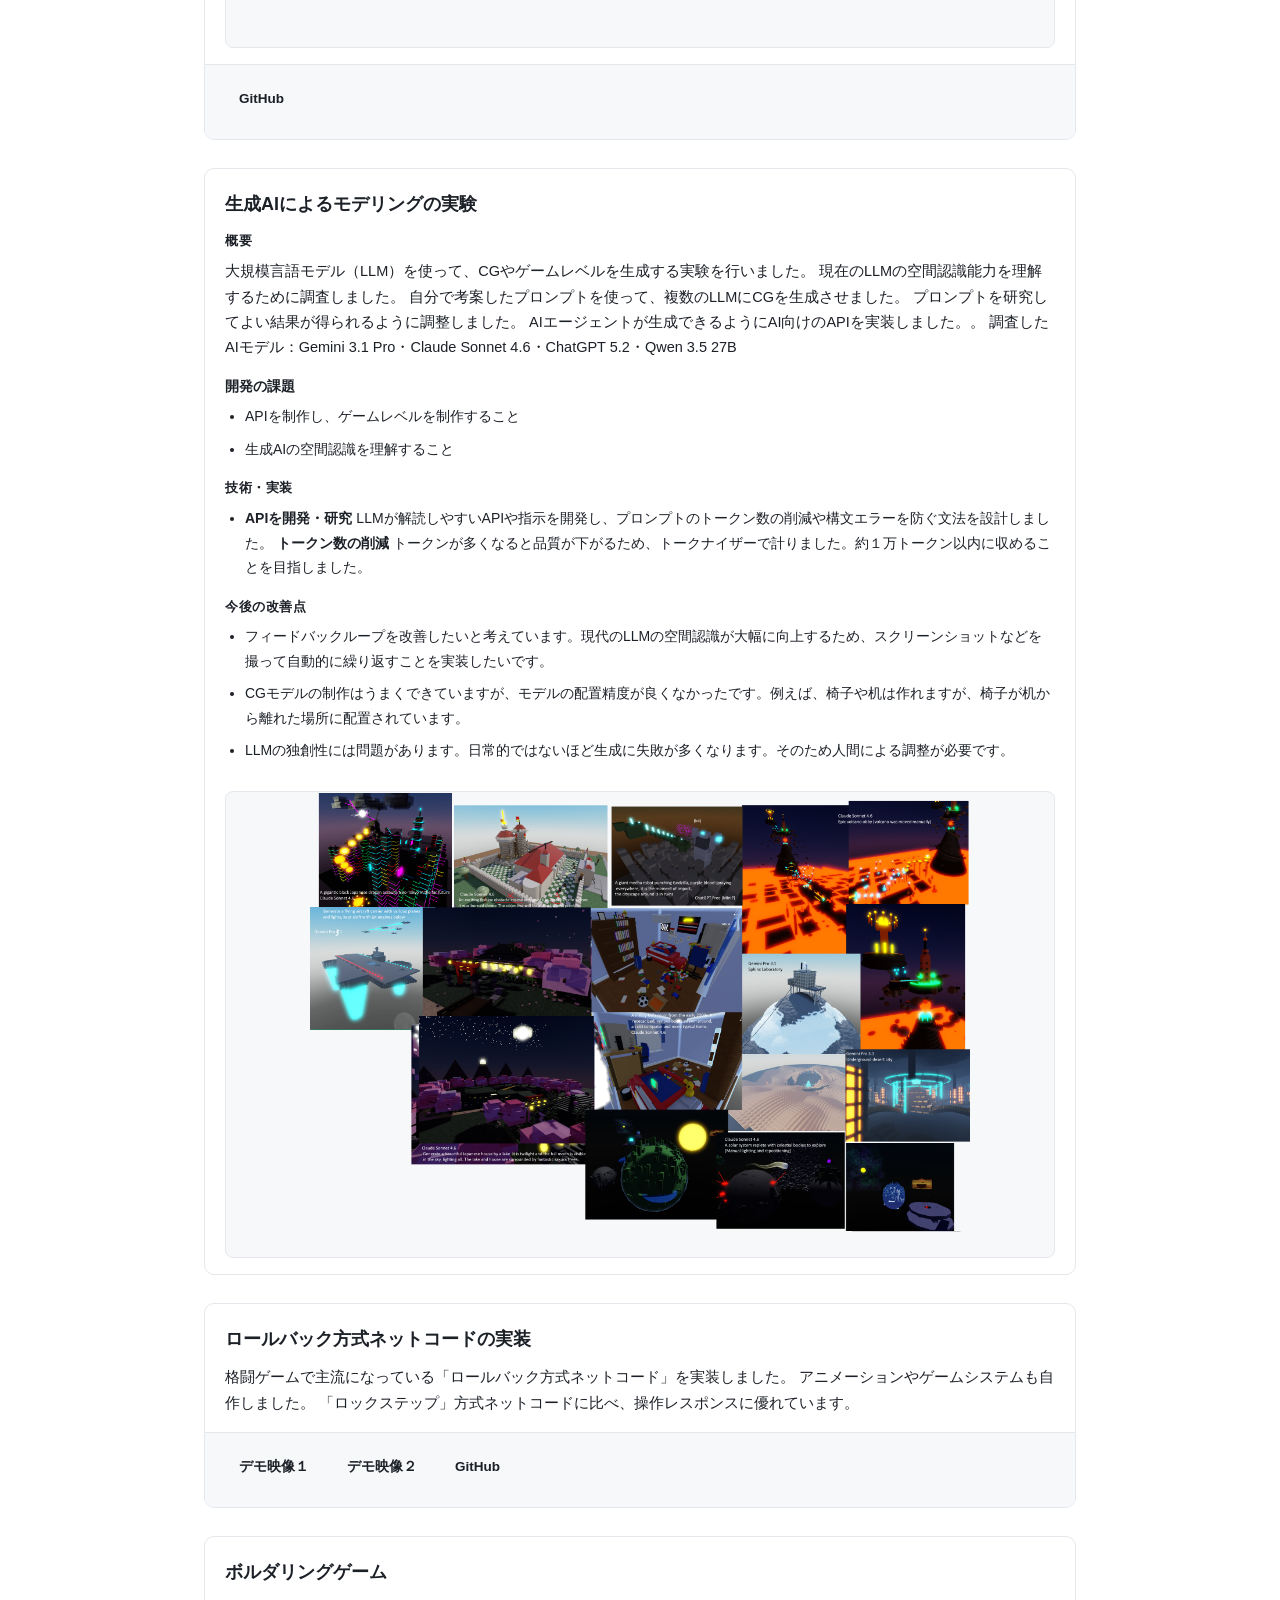
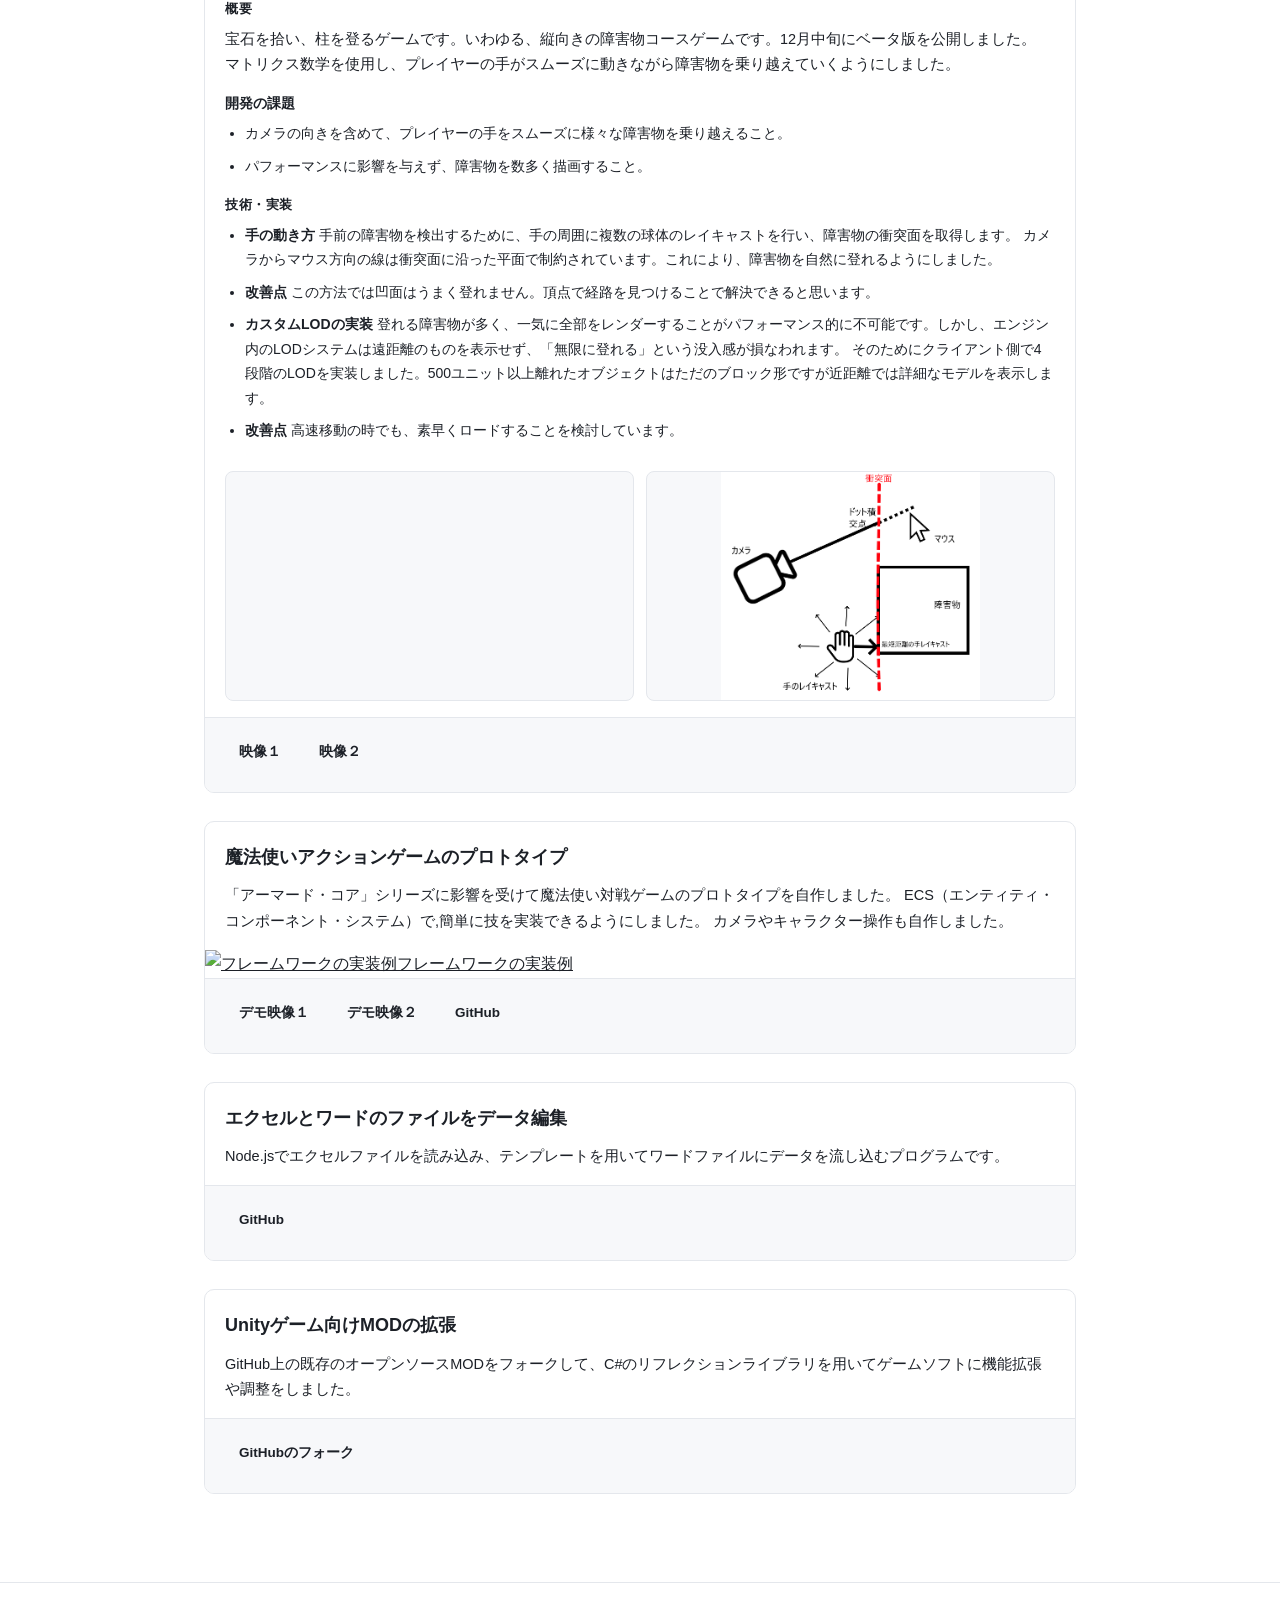
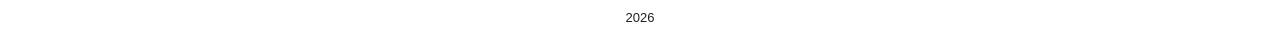
==== commit 0e093239: "bouldering game merged index" ====
--- a/index.html
+++ b/index.html
@@ -272,18 +272,49 @@
 	
 	<div class="project">
 		<h3>生成AIによるモデリングの実験</h3>
-		<p class="desc">
-			大規模言語モデル（LLM）を使って、CGやゲームレベルを作成する実験を行いました。
-			現在のLLMの空間認識の能力を理解するために調査しました。
-			自分で考えたプロンプトを使って、複数のLLMにCGを生成させました。
-			プロンプトを研究してよい結果が得られるように調整しました。
-			AIエージェントが生成できるようにAI向けAPIを作りました。
-			調査したAIモデル：Gemini 3.1 Pro・Claude Sonnet 4.6・ChatGPT 5.2・Qwen 3.5 27B
-			
-		</p>
-				
-				<div class="shots">
-			<a href="prompt_results.png" class="shot"><img src="prompt_results.png" alt="デモ画面" loading="lazy"><span>デモ画面</span></a>
+			
+		<div class="desc">
+			<h3>概要</h3>
+			<p>大規模言語モデル（LLM）を使って、CGやゲームレベルを生成する実験を行いました。
+				現在のLLMの空間認識能力を理解するために調査しました。
+				自分で考案したプロンプトを使って、複数のLLMにCGを生成させました。
+				プロンプトを研究してよい結果が得られるように調整しました。
+				AIエージェントが生成できるようにAI向けのAPIを実装しました。。
+				調査したAIモデル：Gemini 3.1 Pro・Claude Sonnet 4.6・ChatGPT 5.2・Qwen 3.5 27B</p>
+			<h4>開発の課題</h4>
+			<ul>
+				<li>APIを制作し、ゲームレベルを制作すること</li>
+				<li>生成AIの空間認識を理解すること</li>
+			</ul>
+			<h3>技術・実装</h3>
+			<ul>
+				<li>
+					<strong>APIを開発・研究</strong>LLMが解読しやすいAPIや指示を開発し、プロンプトのトークン数の削減や構文エラーを防ぐ文法を設計しました。
+					<strong>トークン数の削減</strong>トークンが多くなると品質が下がるため、トークナイザーで計りました。約１万トークン以内に収めることを目指しました。
+				</li>
+				
+				
+				
+			</ul>
+			<h3>今後の改善点</h3>
+			<ul>
+				<li>
+					フィードバックループを改善したいと考えています。現代のLLMの空間認識が大幅に向上するため、スクリーンショットなどを撮って自動的に繰り返すことを実装したいです。
+				</li>
+				<li>
+					CGモデルの制作はうまくできていますが、モデルの配置精度が良くなかったです。例えば、椅子や机は作れますが、椅子が机から離れた場所に配置されています。
+					
+				</li>
+				<li>
+					LLMの独創性には問題があります。日常的ではないほど生成に失敗が多くなります。そのため人間による調整が必要です。
+				</li>
+			</ul>
+			
+		</div>
+		
+		<div class="media">
+		
+			<img class="media-img" src="prompt_results.png">
 		</div>
 		
 	</div>
@@ -304,19 +335,52 @@
 			<a href="https://github.com/botchi09/RobloxRollback">GitHub</a>
 		</p>
 	</div>
-	<!--div class="project todo">
-		<h3>TODO climbing game</h3>
-		<p class="desc">
-			vector math. picture demonstration!
-		</p>
-		
+	
+	
+	<div class="project ">
+		<h3>ボルダリングゲーム</h3>
+		<div class="desc">
+			<h3>概要</h3>
+			<p>宝石を拾い、柱を登るゲームです。いわゆる、縦向きの障害物コースゲームです。12月中旬にベータ版を公開しました。 マトリクス数学を使用し、プレイヤーの手がスムーズに動きながら障害物を乗り越えていくようにしました。</p>
+			<h4>開発の課題</h4>
+			<ul>
+				<li>カメラの向きを含めて、プレイヤーの手をスムーズに様々な障害物を乗り越えること。</li>
+				<li>パフォーマンスに影響を与えず、障害物を数多く描画すること。</li>
+			</ul>
+			<h3>技術・実装</h3>
+			<ul>
+				<li>
+					<strong>手の動き方</strong>手前の障害物を検出するために、手の周囲に複数の球体のレイキャストを行い、障害物の衝突面を取得します。
+					カメラからマウス方向の線は衝突面に沿った平面で制約されています。これにより、障害物を自然に登れるようにしました。
+					
+				</li>
+				<li>
+					<strong>改善点</strong>この方法では凹面はうまく登れません。頂点で経路を見つけることで解決できると思います。
+				</li>
+				<li>
+					<strong>カスタムLODの実装</strong>登れる障害物が多く、一気に全部をレンダーすることがパフォーマンス的に不可能です。しかし、エンジン内のLODシステムは遠距離のものを表示せず、「無限に登れる」という没入感が損なわれます。
+					そのためにクライアント側で4段階のLODを実装しました。500ユニット以上離れたオブジェクトはただのブロック形ですが近距離では詳細なモデルを表示します。
+				</li>
+				<li>
+					<strong>改善点</strong>高速移動の時でも、素早くロードすることを検討しています。
+				</li>
+			</ul>
+			
+			
+		</div>
+		<div class="media">
+			<div class="media-video">
+				<iframe src="https://www.youtube.com/embed/bYzrbGG2mxw?si=ZhA0UERIeYFnVjjK" frameborder="0" allow="encrypted-media;picture-in-picture; web-share" referrerpolicy="no-referrer-when-downgrade" allowfullscreen></iframe>
+			</div>
+			<img class="media-img" src="bouldering.png">
+
+		</div>
 		<p class="links">
 			<a href="https://youtu.be/bYzrbGG2mxw">映像１</a>
 			<a href="https://youtu.be/_mRu7jwwfPQ">映像２</a>
-			<a href="https://github.com/botchi09/rblx-climb-game-framework">GitHub</a>
-		</p>
-	</div-->
-	
+			<!--a href="https://github.com/botchi09/rblx-climb-game-framework">GitHub</a-->
+		</p>
+	</div>
 	
 	
 	<div class="project">
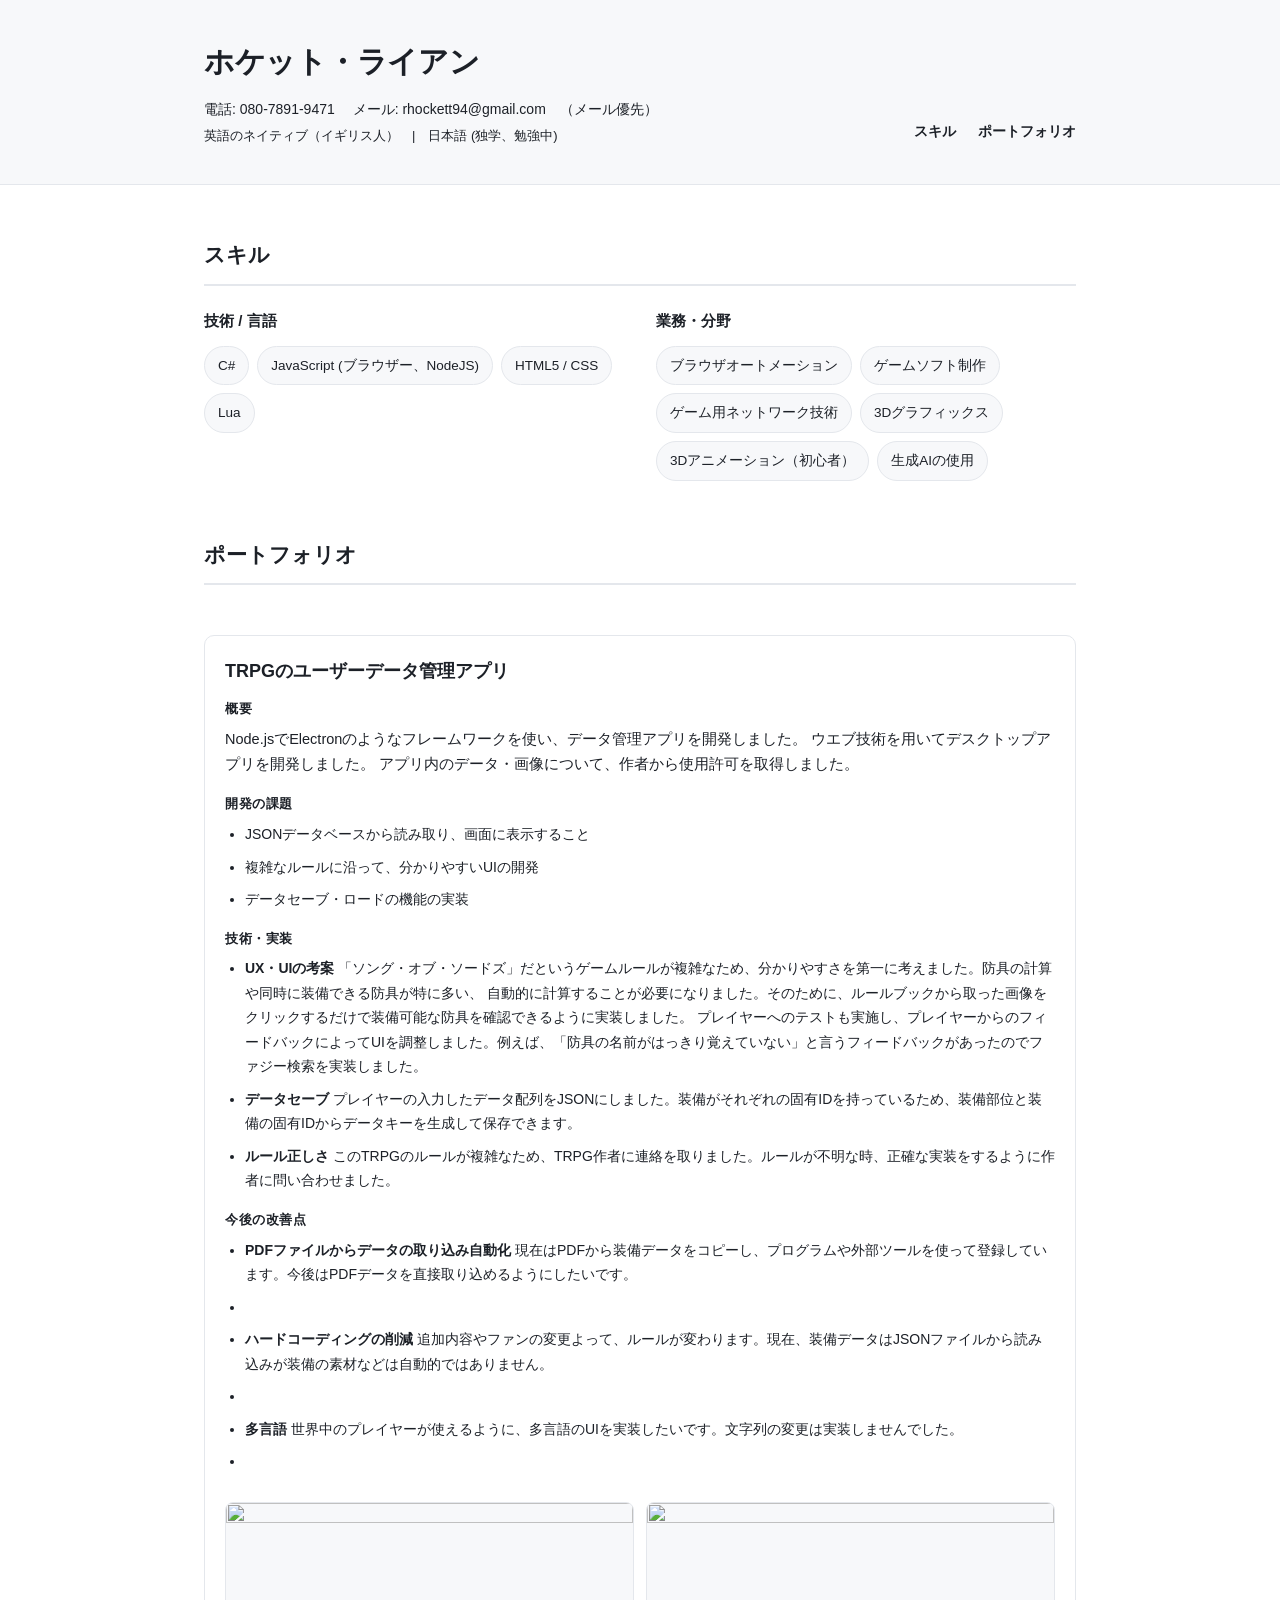
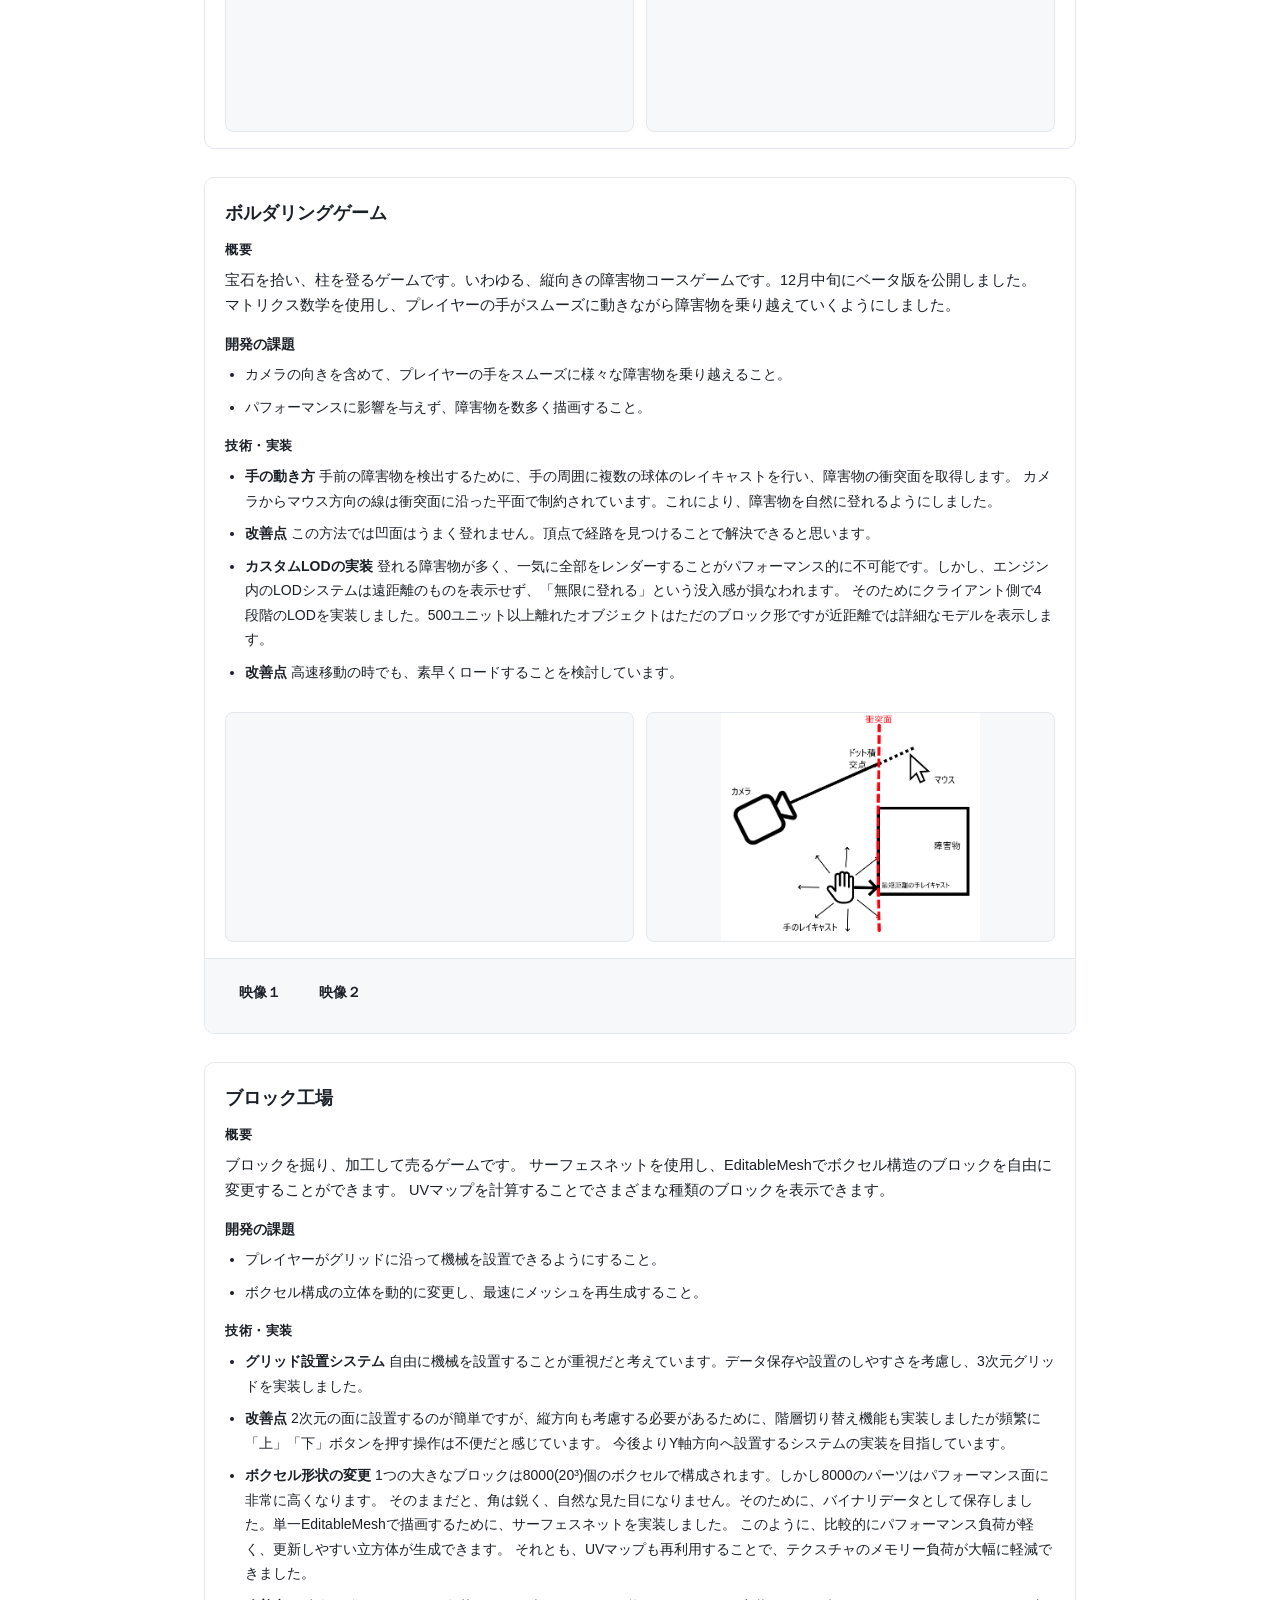
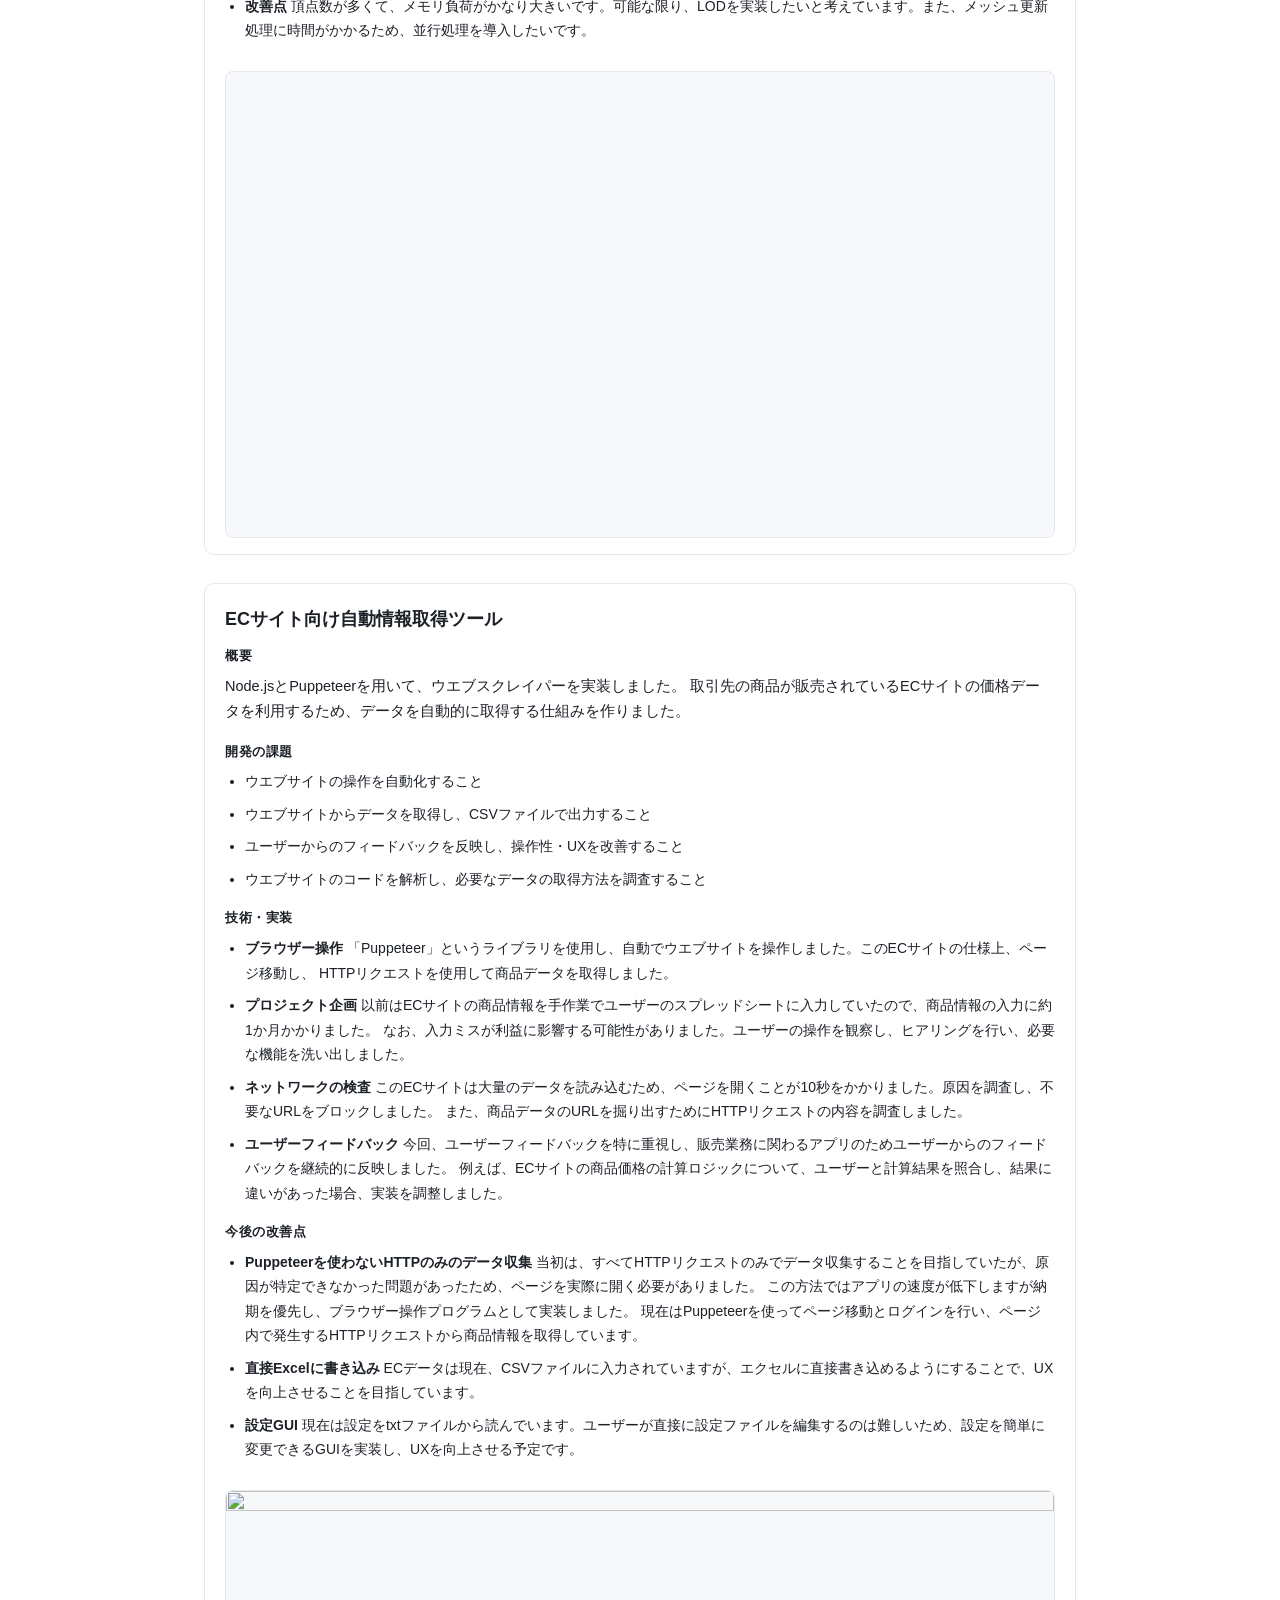
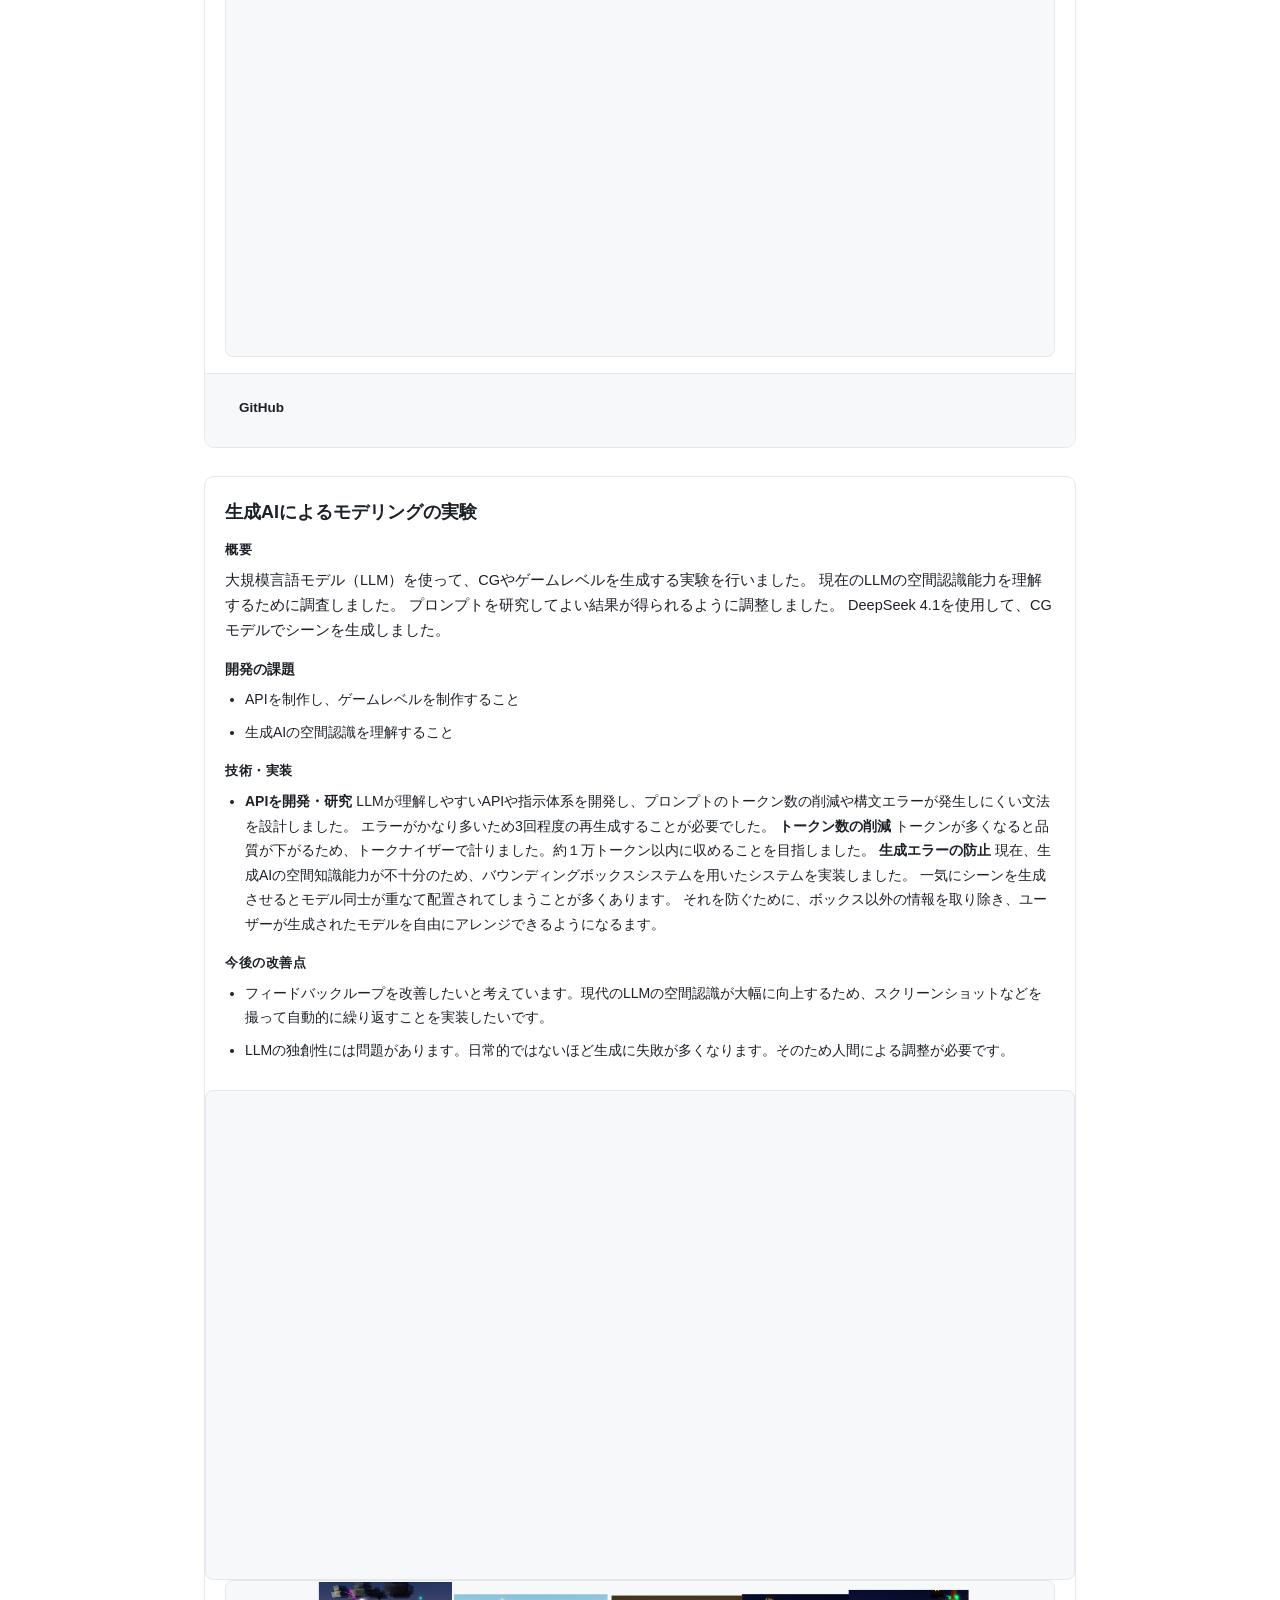
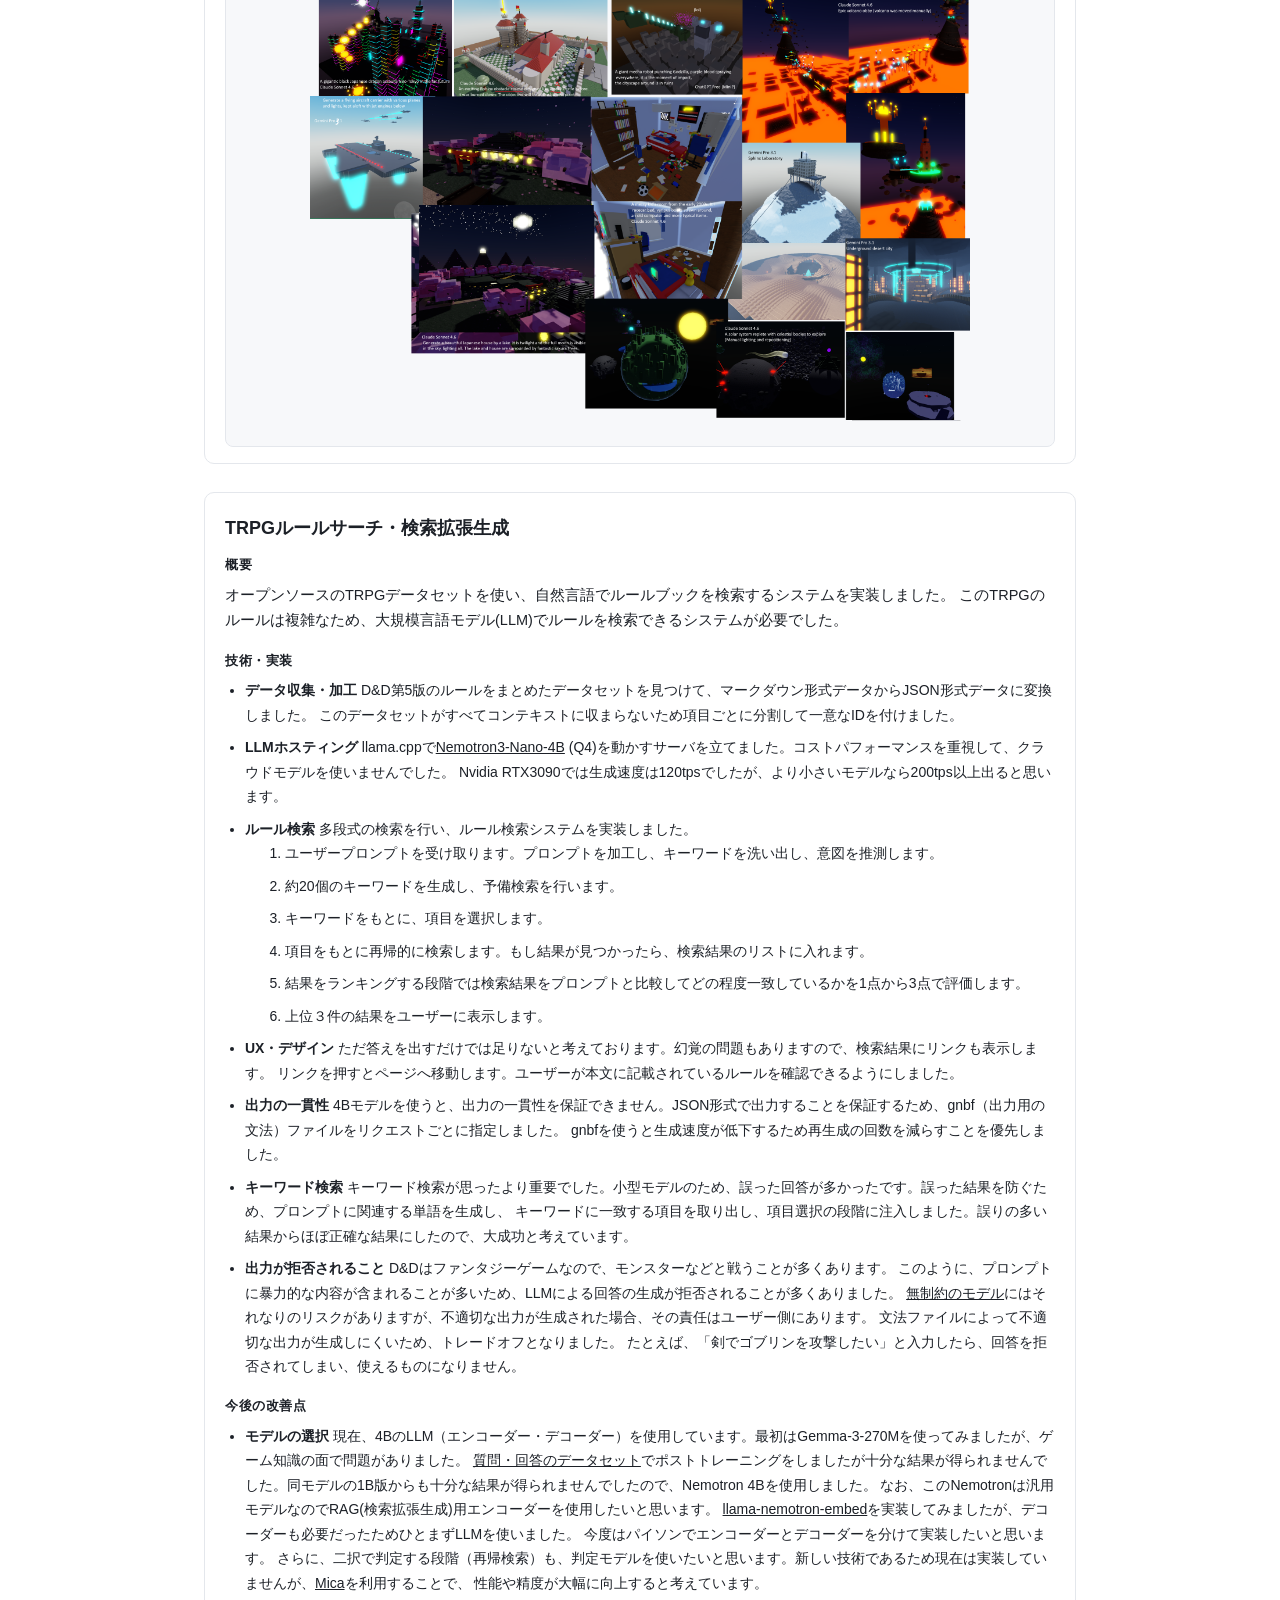
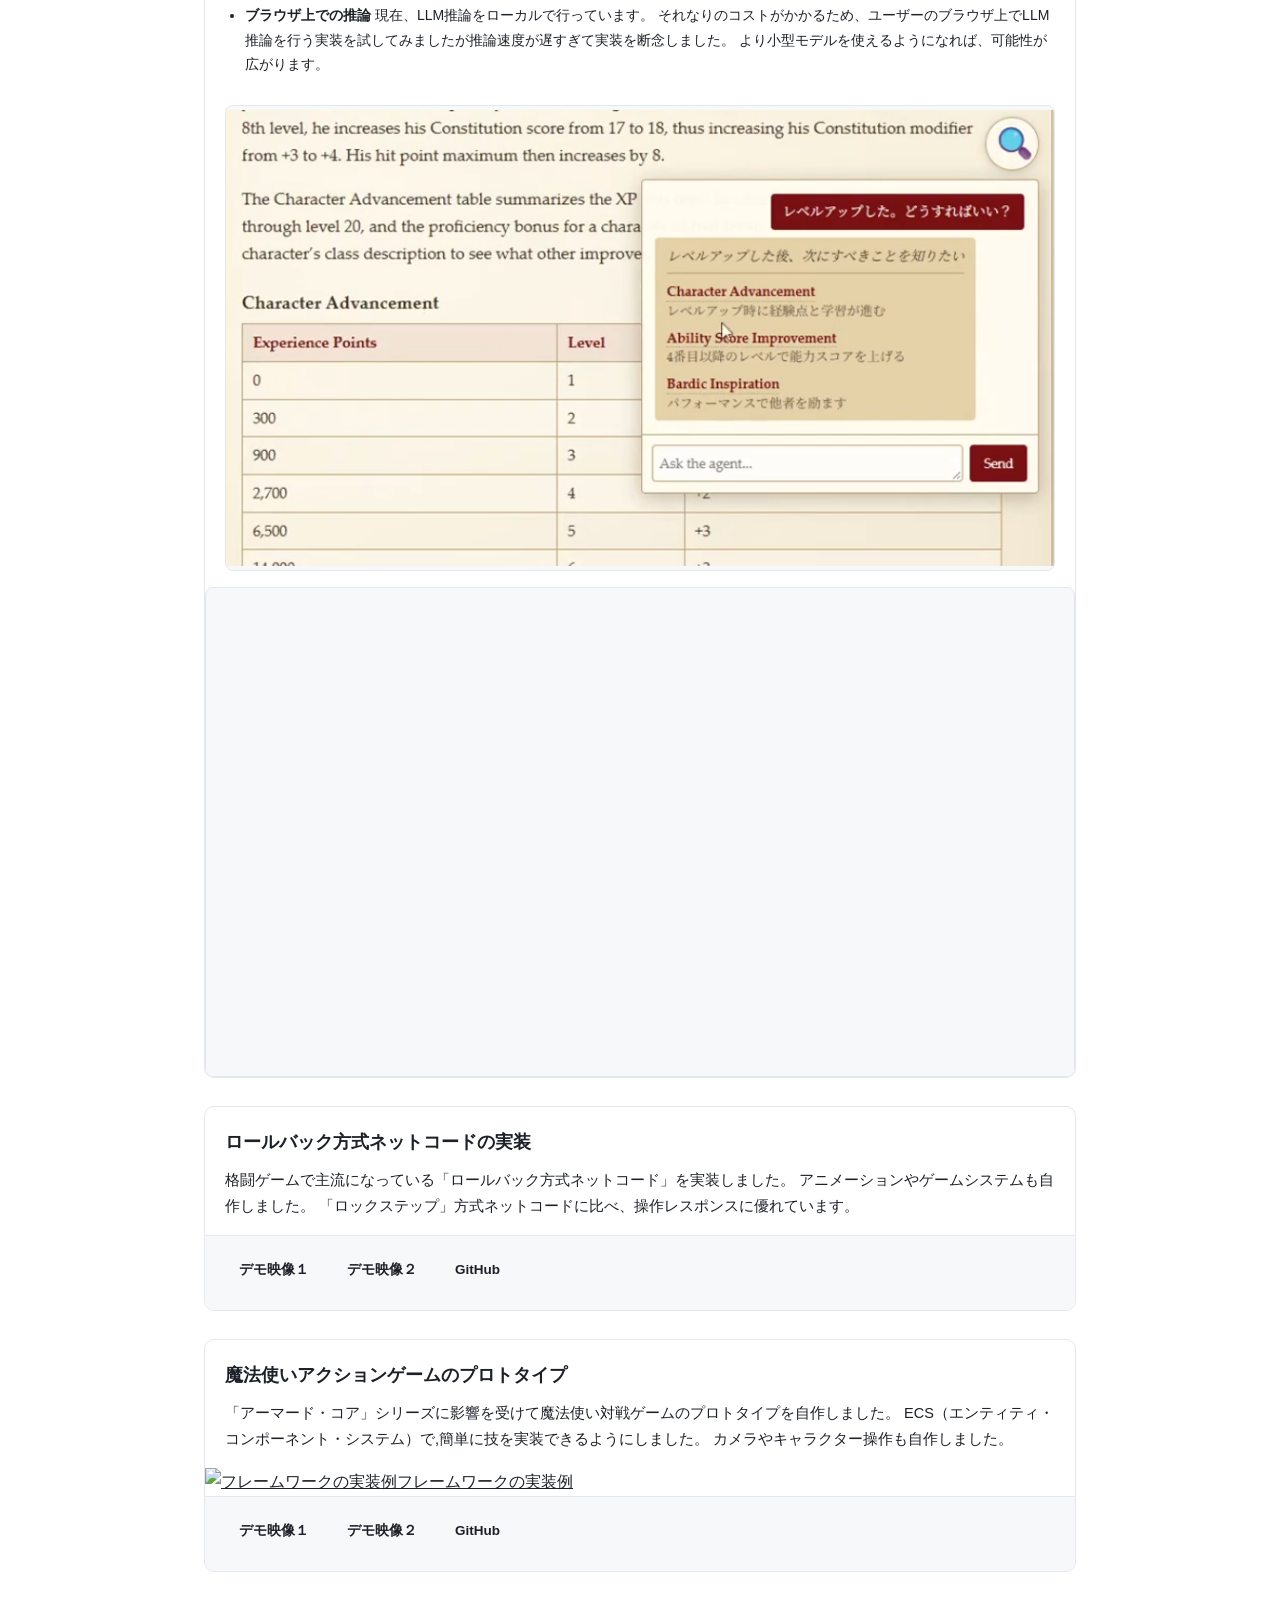
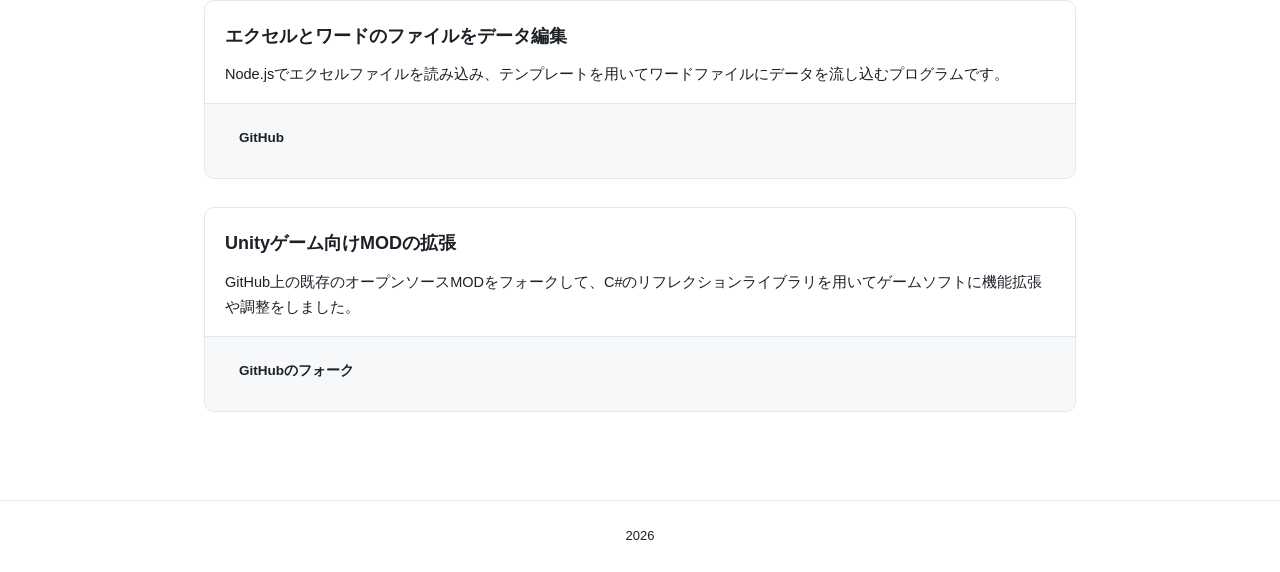
==== commit 09227749: "index変更" ====
--- a/index.html
+++ b/index.html
@@ -203,9 +203,95 @@
 		</p-->
 	</div>
 	
-	
-	
-	<div class="project">
+	<div class="project ">
+		<h3>ボルダリングゲーム</h3>
+		<div class="desc">
+			<h3>概要</h3>
+			<p>宝石を拾い、柱を登るゲームです。いわゆる、縦向きの障害物コースゲームです。12月中旬にベータ版を公開しました。 マトリクス数学を使用し、プレイヤーの手がスムーズに動きながら障害物を乗り越えていくようにしました。</p>
+			<h4>開発の課題</h4>
+			<ul>
+				<li>カメラの向きを含めて、プレイヤーの手をスムーズに様々な障害物を乗り越えること。</li>
+				<li>パフォーマンスに影響を与えず、障害物を数多く描画すること。</li>
+			</ul>
+			<h3>技術・実装</h3>
+			<ul>
+				<li>
+					<strong>手の動き方</strong>手前の障害物を検出するために、手の周囲に複数の球体のレイキャストを行い、障害物の衝突面を取得します。
+					カメラからマウス方向の線は衝突面に沿った平面で制約されています。これにより、障害物を自然に登れるようにしました。
+					
+				</li>
+				<li>
+					<strong>改善点</strong>この方法では凹面はうまく登れません。頂点で経路を見つけることで解決できると思います。
+				</li>
+				<li>
+					<strong>カスタムLODの実装</strong>登れる障害物が多く、一気に全部をレンダーすることがパフォーマンス的に不可能です。しかし、エンジン内のLODシステムは遠距離のものを表示せず、「無限に登れる」という没入感が損なわれます。
+					そのためにクライアント側で4段階のLODを実装しました。500ユニット以上離れたオブジェクトはただのブロック形ですが近距離では詳細なモデルを表示します。
+				</li>
+				<li>
+					<strong>改善点</strong>高速移動の時でも、素早くロードすることを検討しています。
+				</li>
+			</ul>
+			
+			
+		</div>
+		<div class="media">
+			<div class="media-video">
+				<iframe src="https://www.youtube.com/embed/bYzrbGG2mxw?si=ZhA0UERIeYFnVjjK" frameborder="0" allow="encrypted-media;picture-in-picture; web-share" referrerpolicy="no-referrer-when-downgrade" allowfullscreen></iframe>
+			</div>
+			<img class="media-img" src="bouldering.png">
+
+		</div>
+		<p class="links">
+			<a href="https://youtu.be/bYzrbGG2mxw">映像１</a>
+			<a href="https://youtu.be/_mRu7jwwfPQ">映像２</a>
+			<!--a href="https://github.com/botchi09/rblx-climb-game-framework">GitHub</a-->
+		</p>
+	</div>
+	
+	<div class="project">
+		<h3>ブロック工場</h3>
+		<div class="desc">
+			<h3>概要</h3>
+			<p>ブロックを掘り、加工して売るゲームです。 サーフェスネットを使用し、EditableMeshでボクセル構造のブロックを自由に変更することができます。 
+			UVマップを計算することでさまざまな種類のブロックを表示できます。</p>
+			<h4>開発の課題</h4>
+			<ul>
+				<li>プレイヤーがグリッドに沿って機械を設置できるようにすること。</li>
+				<li>ボクセル構成の立体を動的に変更し、最速にメッシュを再生成すること。</li>
+			</ul>
+			<h3>技術・実装</h3>
+			<ul>
+				<li>
+					<strong>グリッド設置システム</strong>自由に機械を設置することが重視だと考えています。データ保存や設置のしやすさを考慮し、3次元グリッドを実装しました。
+					
+				</li>
+				<li>
+					<strong>改善点</strong>2次元の面に設置するのが簡単ですが、縦方向も考慮する必要があるために、階層切り替え機能も実装しましたが頻繁に「上」「下」ボタンを押す操作は不便だと感じています。
+					今後よりY軸方向へ設置するシステムの実装を目指しています。
+				</li>
+				<li>
+					<strong>ボクセル形状の変更</strong>1つの大きなブロックは8000(20³)個のボクセルで構成されます。しかし8000のパーツはパフォーマンス面に非常に高くなります。
+					そのままだと、角は鋭く、自然な見た目になりません。そのために、バイナリデータとして保存しました。単一EditableMeshで描画するために、サーフェスネットを実装しました。
+					このように、比較的にパフォーマンス負荷が軽く、更新しやすい立方体が生成できます。
+					それとも、UVマップも再利用することで、テクスチャのメモリー負荷が大幅に軽減できました。
+				</li>
+				<li>
+					<strong>改善点</strong>頂点数が多くて、メモリ負荷がかなり大きいです。可能な限り、LODを実装したいと考えています。また、メッシュ更新処理に時間がかかるため、並行処理を導入したいです。
+				</li>
+				
+			</ul>
+			
+			
+		</div>
+		<div class="media">
+			<div class="media-video">
+				<iframe src="https://www.youtube.com/embed/gCMYRTG_4xU?si=UzJkvlsYuFJQmUvD" frameborder="0" allow="encrypted-media;picture-in-picture; web-share" referrerpolicy="no-referrer-when-downgrade" allowfullscreen></iframe>
+			</div>
+
+		</div>
+	</div>
+	
+	<div class="project" id="ec-scraper">
 		<h3>ECサイト向け自動情報取得ツール</h3>
 		
 		
@@ -250,13 +336,13 @@
 					この方法ではアプリの速度が低下しますが納期を優先し、ブラウザー操作プログラムとして実装しました。
 
 					現在はPuppeteerを使ってページ移動とログインを行い、ページ内で発生するHTTPリクエストから商品情報を取得しています。
-				<li>
+				</li>
 				<li>
 					<strong>直接Excelに書き込み</strong>ECデータは現在、CSVファイルに入力されていますが、エクセルに直接書き込めるようにすることで、UXを向上させることを目指しています。
-				<li>
+				</li>
 				<li>
 					<strong>設定GUI</strong>現在は設定をtxtファイルから読んでいます。ユーザーが直接に設定ファイルを編集するのは難しいため、設定を簡単に変更できるGUIを実装し、UXを向上させる予定です。
-				<li>
+				</li>
 			</ul>
 		</div>
 		<div class="media">
@@ -268,19 +354,20 @@
 			<a href="https://github.com/botchi09/stone-website-puppeteer-scraper">GitHub</a>
 		</p>
 	</div>
-	
-	
-	<div class="project">
+
+	
+	
+	<div class="project" id="gen-ai-modeling">
 		<h3>生成AIによるモデリングの実験</h3>
 			
 		<div class="desc">
 			<h3>概要</h3>
 			<p>大規模言語モデル（LLM）を使って、CGやゲームレベルを生成する実験を行いました。
 				現在のLLMの空間認識能力を理解するために調査しました。
-				自分で考案したプロンプトを使って、複数のLLMにCGを生成させました。
+				
 				プロンプトを研究してよい結果が得られるように調整しました。
-				AIエージェントが生成できるようにAI向けのAPIを実装しました。。
-				調査したAIモデル：Gemini 3.1 Pro・Claude Sonnet 4.6・ChatGPT 5.2・Qwen 3.5 27B</p>
+				DeepSeek 4.1を使用して、CGモデルでシーンを生成しました。
+			</p>
 			<h4>開発の課題</h4>
 			<ul>
 				<li>APIを制作し、ゲームレベルを制作すること</li>
@@ -289,33 +376,127 @@
 			<h3>技術・実装</h3>
 			<ul>
 				<li>
-					<strong>APIを開発・研究</strong>LLMが解読しやすいAPIや指示を開発し、プロンプトのトークン数の削減や構文エラーを防ぐ文法を設計しました。
+					<strong>APIを開発・研究</strong>LLMが理解しやすいAPIや指示体系を開発し、プロンプトのトークン数の削減や構文エラーが発生しにくい文法を設計しました。
+					エラーがかなり多いため3回程度の再生成することが必要でした。
 					<strong>トークン数の削減</strong>トークンが多くなると品質が下がるため、トークナイザーで計りました。約１万トークン以内に収めることを目指しました。
-				</li>
-				
-				
-				
+					<strong>生成エラーの防止</strong>現在、生成AIの空間知識能力が不十分のため、バウンディングボックスシステムを用いたシステムを実装しました。
+					一気にシーンを生成させるとモデル同士が重なて配置されてしまうことが多くあります。
+					それを防ぐために、ボックス以外の情報を取り除き、ユーザーが生成されたモデルを自由にアレンジできるようになるます。
+				</li>
+								
 			</ul>
 			<h3>今後の改善点</h3>
 			<ul>
 				<li>
 					フィードバックループを改善したいと考えています。現代のLLMの空間認識が大幅に向上するため、スクリーンショットなどを撮って自動的に繰り返すことを実装したいです。
 				</li>
-				<li>
-					CGモデルの制作はうまくできていますが、モデルの配置精度が良くなかったです。例えば、椅子や机は作れますが、椅子が机から離れた場所に配置されています。
-					
-				</li>
+				
 				<li>
 					LLMの独創性には問題があります。日常的ではないほど生成に失敗が多くなります。そのため人間による調整が必要です。
 				</li>
 			</ul>
 			
 		</div>
-		
+
+		
+		<div class="media-video">
+			<iframe src="https://www.youtube.com/embed/Lmt0cFwmr_M?si=j4mqM7-joYbOBYHR" frameborder="0" allow="encrypted-media;picture-in-picture; web-share" referrerpolicy="no-referrer-when-downgrade" allowfullscreen></iframe>
+		</div>
 		<div class="media">
 		
 			<img class="media-img" src="prompt_results.png">
 		</div>
+		
+	</div>
+	<div class="project" id="trpg-rulebook-search">
+		<h3>TRPGルールサーチ・検索拡張生成</h3>
+
+
+		<div class="desc">
+			<h3>概要</h3>
+				オープンソースのTRPGデータセットを使い、自然言語でルールブックを検索するシステムを実装しました。
+				このTRPGのルールは複雑なため、大規模言語モデル(LLM)でルールを検索できるシステムが必要でした。
+			<p>
+
+			</p>
+			
+			<h3>技術・実装</h3>
+			<ul>
+				<li>
+					<strong>データ収集・加工</strong>D&D第5版のルールをまとめたデータセットを見つけて、マークダウン形式データからJSON形式データに変換しました。
+					このデータセットがすべてコンテキストに収まらないため項目ごとに分割して一意なIDを付けました。
+					
+				</li>
+				<li>
+					<strong>LLMホスティング</strong>llama.cppで<a href="https://huggingface.co/nvidia/NVIDIA-Nemotron-3-Nano-4B-GGUF">Nemotron3-Nano-4B</a> (Q4)を動かすサーバを立てました。コストパフォーマンスを重視して、クラウドモデルを使いませんでした。
+					Nvidia RTX3090では生成速度は120tpsでしたが、より小さいモデルなら200tps以上出ると思います。
+				<li>
+					<strong>ルール検索</strong>多段式の検索を行い、ルール検索システムを実装しました。
+					<ol>
+						<li>ユーザープロンプトを受け取ります。プロンプトを加工し、キーワードを洗い出し、意図を推測します。</li>
+						<li>約20個のキーワードを生成し、予備検索を行います。</li>
+						<li>キーワードをもとに、項目を選択します。</li>
+						<li>項目をもとに再帰的に検索します。もし結果が見つかったら、検索結果のリストに入れます。</li>
+						<li>結果をランキングする段階では検索結果をプロンプトと比較してどの程度一致しているかを1点から3点で評価します。</li>
+						<li>上位３件の結果をユーザーに表示します。</li>
+					</ol>
+					
+				</li>
+				<li>
+					<strong>UX・デザイン</strong>ただ答えを出すだけでは足りないと考えております。幻覚の問題もありますので、検索結果にリンクも表示します。
+					リンクを押すとページへ移動します。ユーザーが本文に記載されているルールを確認できるようにしました。
+				</li>
+				<li>
+					<strong>出力の一貫性</strong>4Bモデルを使うと、出力の一貫性を保証できません。JSON形式で出力することを保証するため、gnbf（出力用の文法）ファイルをリクエストごとに指定しました。 gnbfを使うと生成速度が低下するため再生成の回数を減らすことを優先しました。
+				</li>
+				<li>
+					<strong>キーワード検索</strong>キーワード検索が思ったより重要でした。小型モデルのため、誤った回答が多かったです。誤った結果を防ぐため、プロンプトに関連する単語を生成し、
+					キーワードに一致する項目を取り出し、項目選択の段階に注入しました。誤りの多い結果からほぼ正確な結果にしたので、大成功と考えています。
+				</li>
+				<li>
+					<strong>出力が拒否されること</strong>D&Dはファンタジーゲームなので、モンスターなどと戦うことが多くあります。
+					このように、プロンプトに暴力的な内容が含まれることが多いため、LLMによる回答の生成が拒否されることが多くありました。
+					<a href="https://huggingface.co/HauhauCS/Nemotron3-Nano-4B-Uncensored-HauhauCS-Aggressive">無制約のモデル</a>にはそれなりのリスクがありますが、不適切な出力が生成された場合、その責任はユーザー側にあります。
+					文法ファイルによって不適切な出力が生成しにくいため、トレードオフとなりました。
+					たとえば、「剣でゴブリンを攻撃したい」と入力したら、回答を拒否されてしまい、使えるものになりません。
+					
+					
+					
+				</li>
+			</ul>
+			
+			<h3>今後の改善点</h3>
+			<ul>
+				
+				<li><strong>モデルの選択</strong>現在、4BのLLM（エンコーダー・デコーダー）を使用しています。最初はGemma-3-270Mを使ってみましたが、ゲーム知識の面で問題がありました。
+					<a href="https://huggingface.co/datasets/jason-oneal/dnd-5e-dataset">質問・回答のデータセット</a>でポストトレーニングをしましたが十分な結果が得られませんでした。同モデルの1B版からも十分な結果が得られませんでしたので、Nemotron 4Bを使用しました。
+					なお、このNemotronは汎用モデルなのでRAG(検索拡張生成)用エンコーダーを使用したいと思います。
+					<a href="https://huggingface.co/nvidia/llama-nemotron-embed-vl-1b-v2-fp8">llama-nemotron-embed</a>を実装してみましたが、デコーダーも必要だったためひとまずLLMを使いました。
+					今度はパイソンでエンコーダーとデコーダーを分けて実装したいと思います。
+					さらに、二択で判定する段階（再帰検索）も、判定モデルを使いたいと思います。新しい技術であるため現在は実装していませんが、<a href="https://huggingface.co/sky7350/Mica-v0.1-4B">Mica</a>を利用することで、
+					性能や精度が大幅に向上すると考えています。
+					
+				</li>
+				<li>
+					<strong>ブラウザ上での推論</strong>現在、LLM推論をローカルで行っています。
+
+					それなりのコストがかかるため、ユーザーのブラウザ上でLLM推論を行う実装を試してみましたが推論速度が遅すぎて実装を断念しました。
+
+					より小型モデルを使えるようになれば、可能性が広がります。
+					
+				</li>
+			</ul>
+			
+		</div>
+
+		<div class="media">
+		
+			<img class="media-img" src="srd-rag.png">
+		</div>
+		<div class="media-video">
+			<iframe src="https://www.youtube.com/embed/XYZTOyIFa6o?si=GR5VIjRbFAJTNVbJ" frameborder="0" allow="encrypted-media;picture-in-picture; web-share" referrerpolicy="no-referrer-when-downgrade" allowfullscreen></iframe>
+		</div>
+	
 		
 	</div>
 	<div class="project">
@@ -336,51 +517,6 @@
 		</p>
 	</div>
 	
-	
-	<div class="project ">
-		<h3>ボルダリングゲーム</h3>
-		<div class="desc">
-			<h3>概要</h3>
-			<p>宝石を拾い、柱を登るゲームです。いわゆる、縦向きの障害物コースゲームです。12月中旬にベータ版を公開しました。 マトリクス数学を使用し、プレイヤーの手がスムーズに動きながら障害物を乗り越えていくようにしました。</p>
-			<h4>開発の課題</h4>
-			<ul>
-				<li>カメラの向きを含めて、プレイヤーの手をスムーズに様々な障害物を乗り越えること。</li>
-				<li>パフォーマンスに影響を与えず、障害物を数多く描画すること。</li>
-			</ul>
-			<h3>技術・実装</h3>
-			<ul>
-				<li>
-					<strong>手の動き方</strong>手前の障害物を検出するために、手の周囲に複数の球体のレイキャストを行い、障害物の衝突面を取得します。
-					カメラからマウス方向の線は衝突面に沿った平面で制約されています。これにより、障害物を自然に登れるようにしました。
-					
-				</li>
-				<li>
-					<strong>改善点</strong>この方法では凹面はうまく登れません。頂点で経路を見つけることで解決できると思います。
-				</li>
-				<li>
-					<strong>カスタムLODの実装</strong>登れる障害物が多く、一気に全部をレンダーすることがパフォーマンス的に不可能です。しかし、エンジン内のLODシステムは遠距離のものを表示せず、「無限に登れる」という没入感が損なわれます。
-					そのためにクライアント側で4段階のLODを実装しました。500ユニット以上離れたオブジェクトはただのブロック形ですが近距離では詳細なモデルを表示します。
-				</li>
-				<li>
-					<strong>改善点</strong>高速移動の時でも、素早くロードすることを検討しています。
-				</li>
-			</ul>
-			
-			
-		</div>
-		<div class="media">
-			<div class="media-video">
-				<iframe src="https://www.youtube.com/embed/bYzrbGG2mxw?si=ZhA0UERIeYFnVjjK" frameborder="0" allow="encrypted-media;picture-in-picture; web-share" referrerpolicy="no-referrer-when-downgrade" allowfullscreen></iframe>
-			</div>
-			<img class="media-img" src="bouldering.png">
-
-		</div>
-		<p class="links">
-			<a href="https://youtu.be/bYzrbGG2mxw">映像１</a>
-			<a href="https://youtu.be/_mRu7jwwfPQ">映像２</a>
-			<!--a href="https://github.com/botchi09/rblx-climb-game-framework">GitHub</a-->
-		</p>
-	</div>
 	
 	
 	<div class="project">
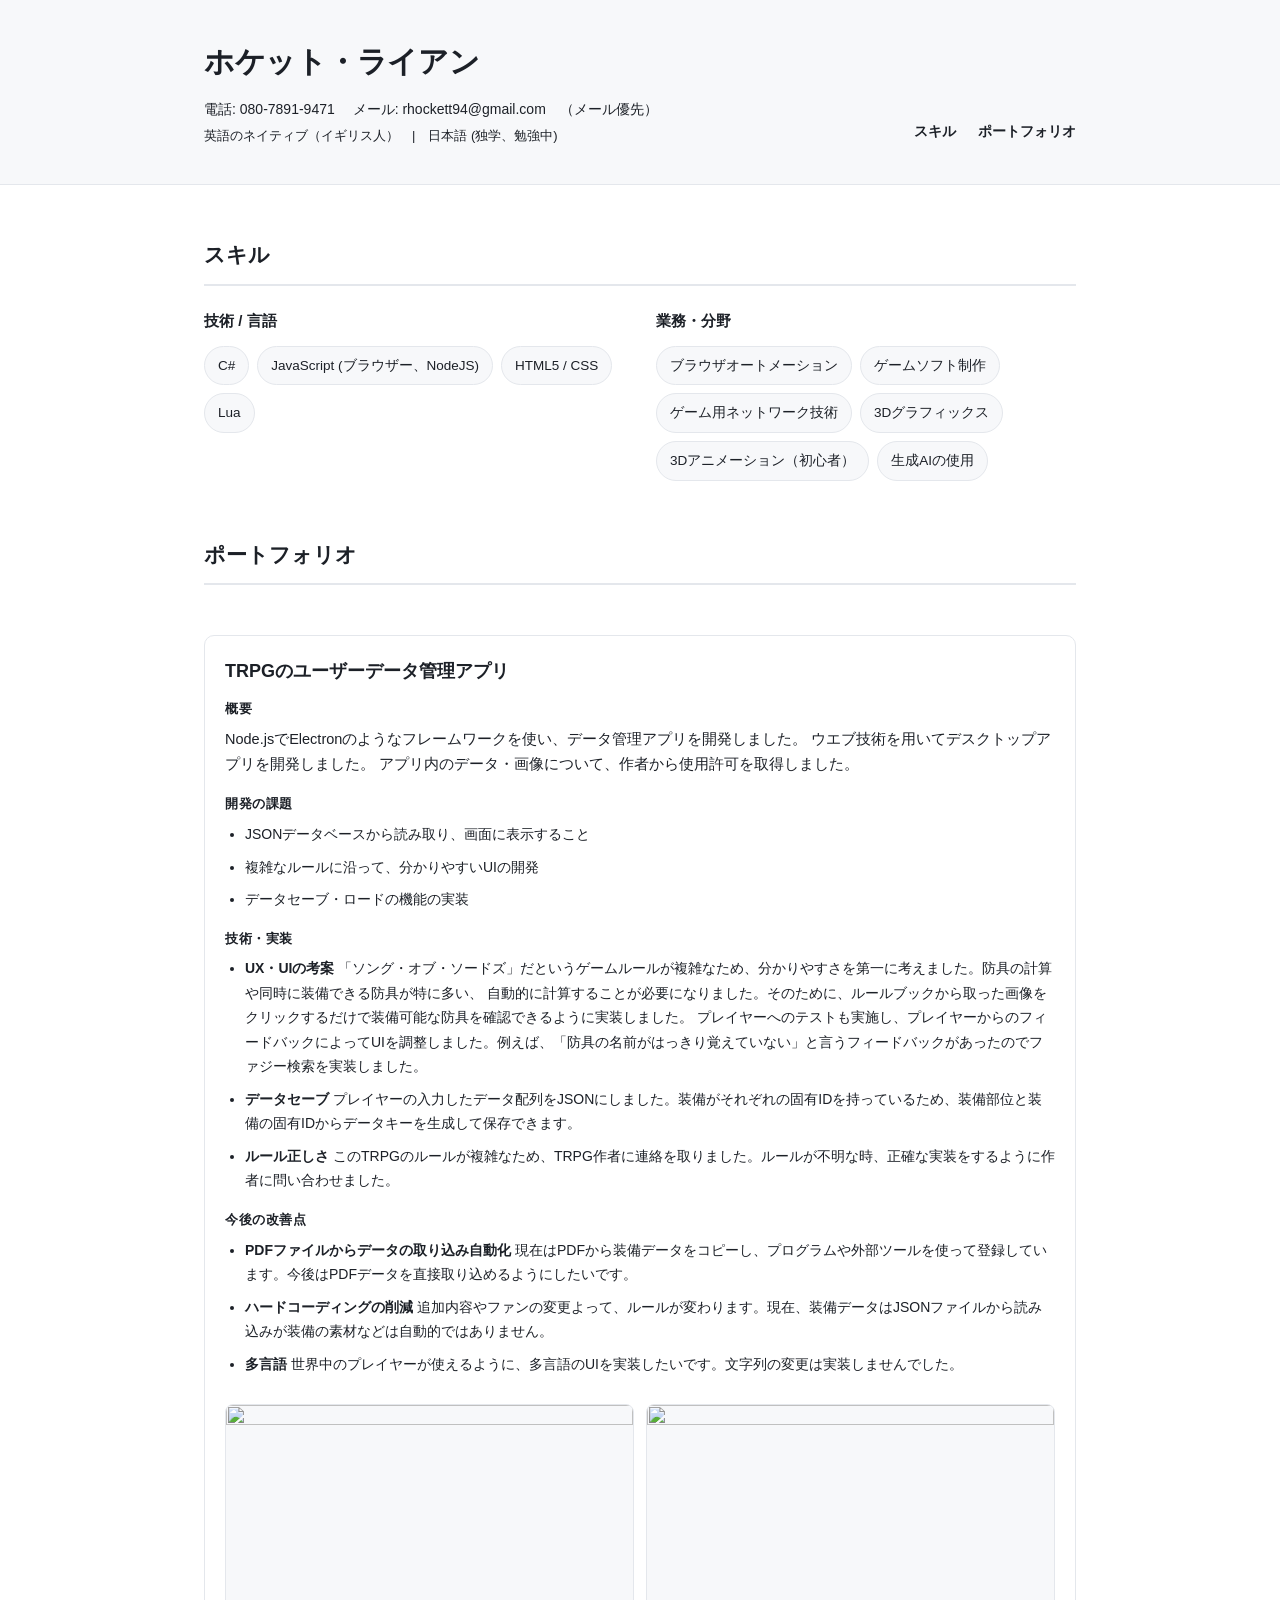
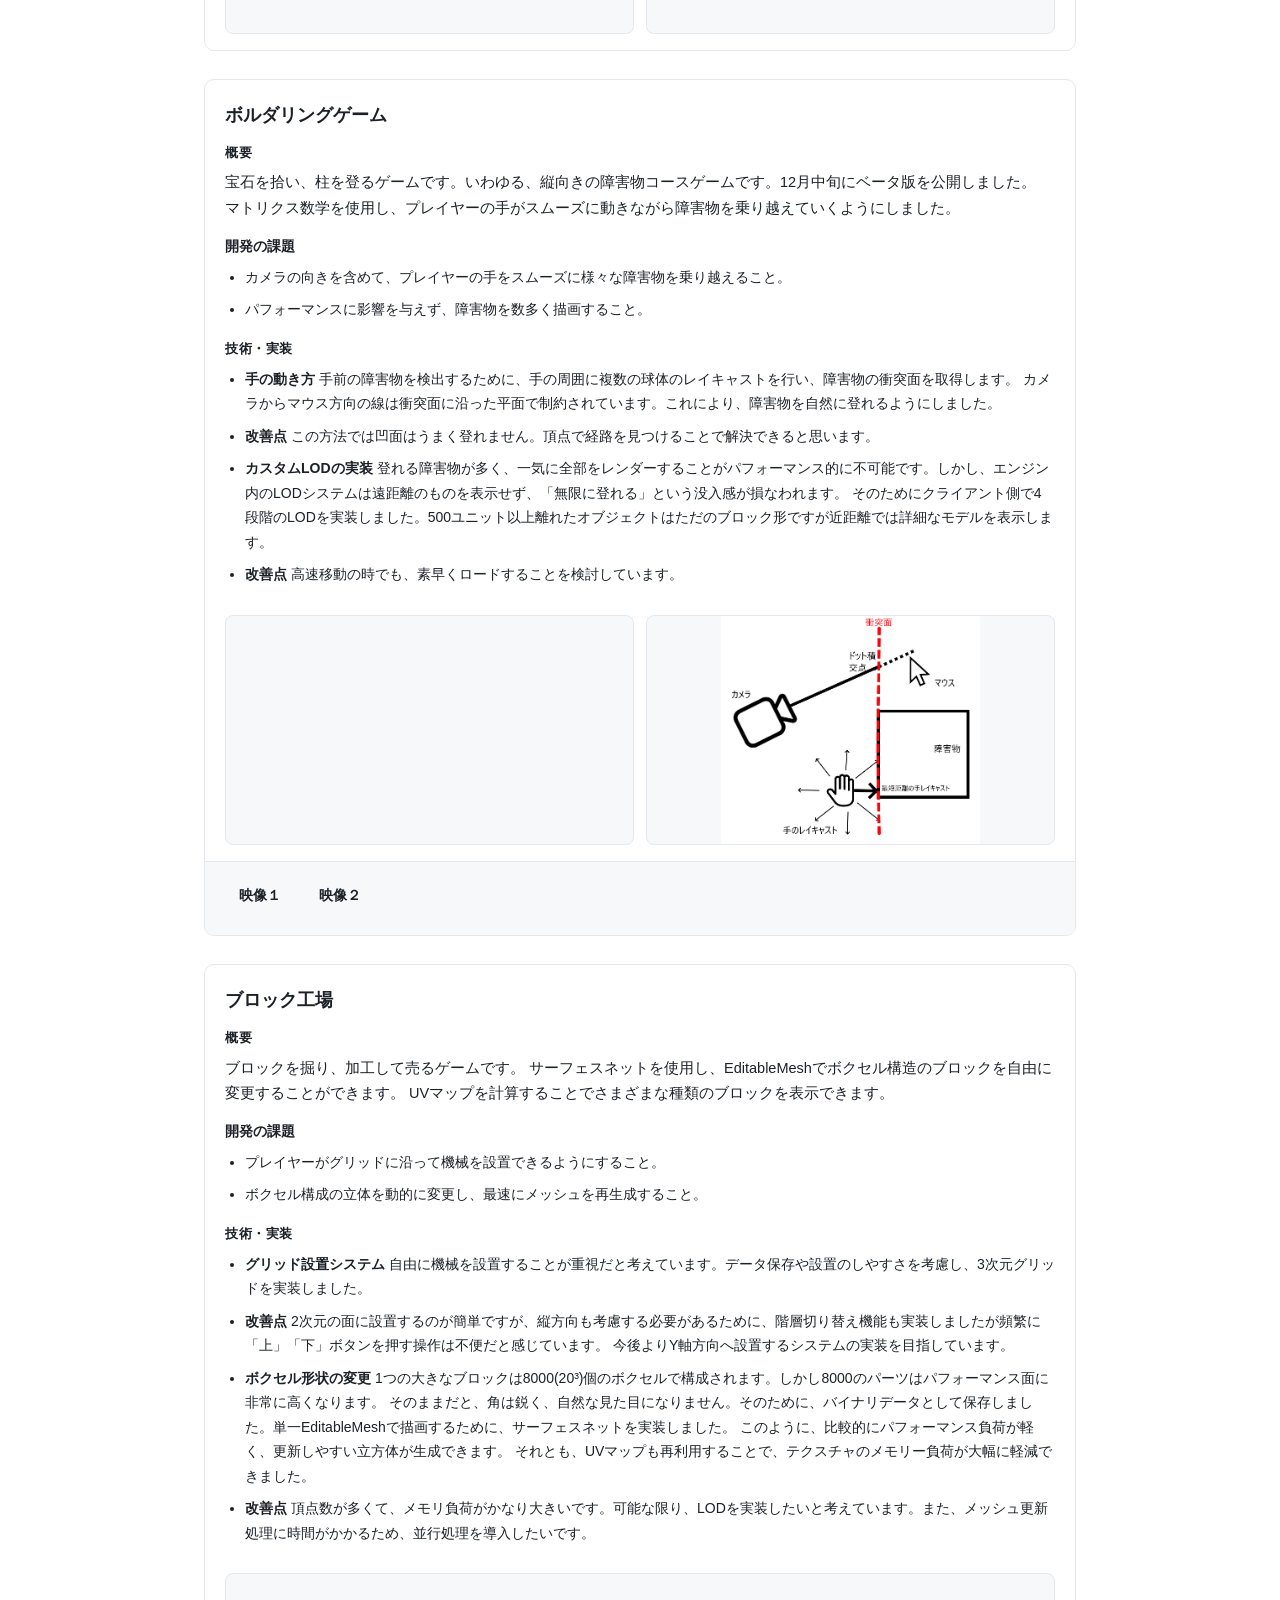
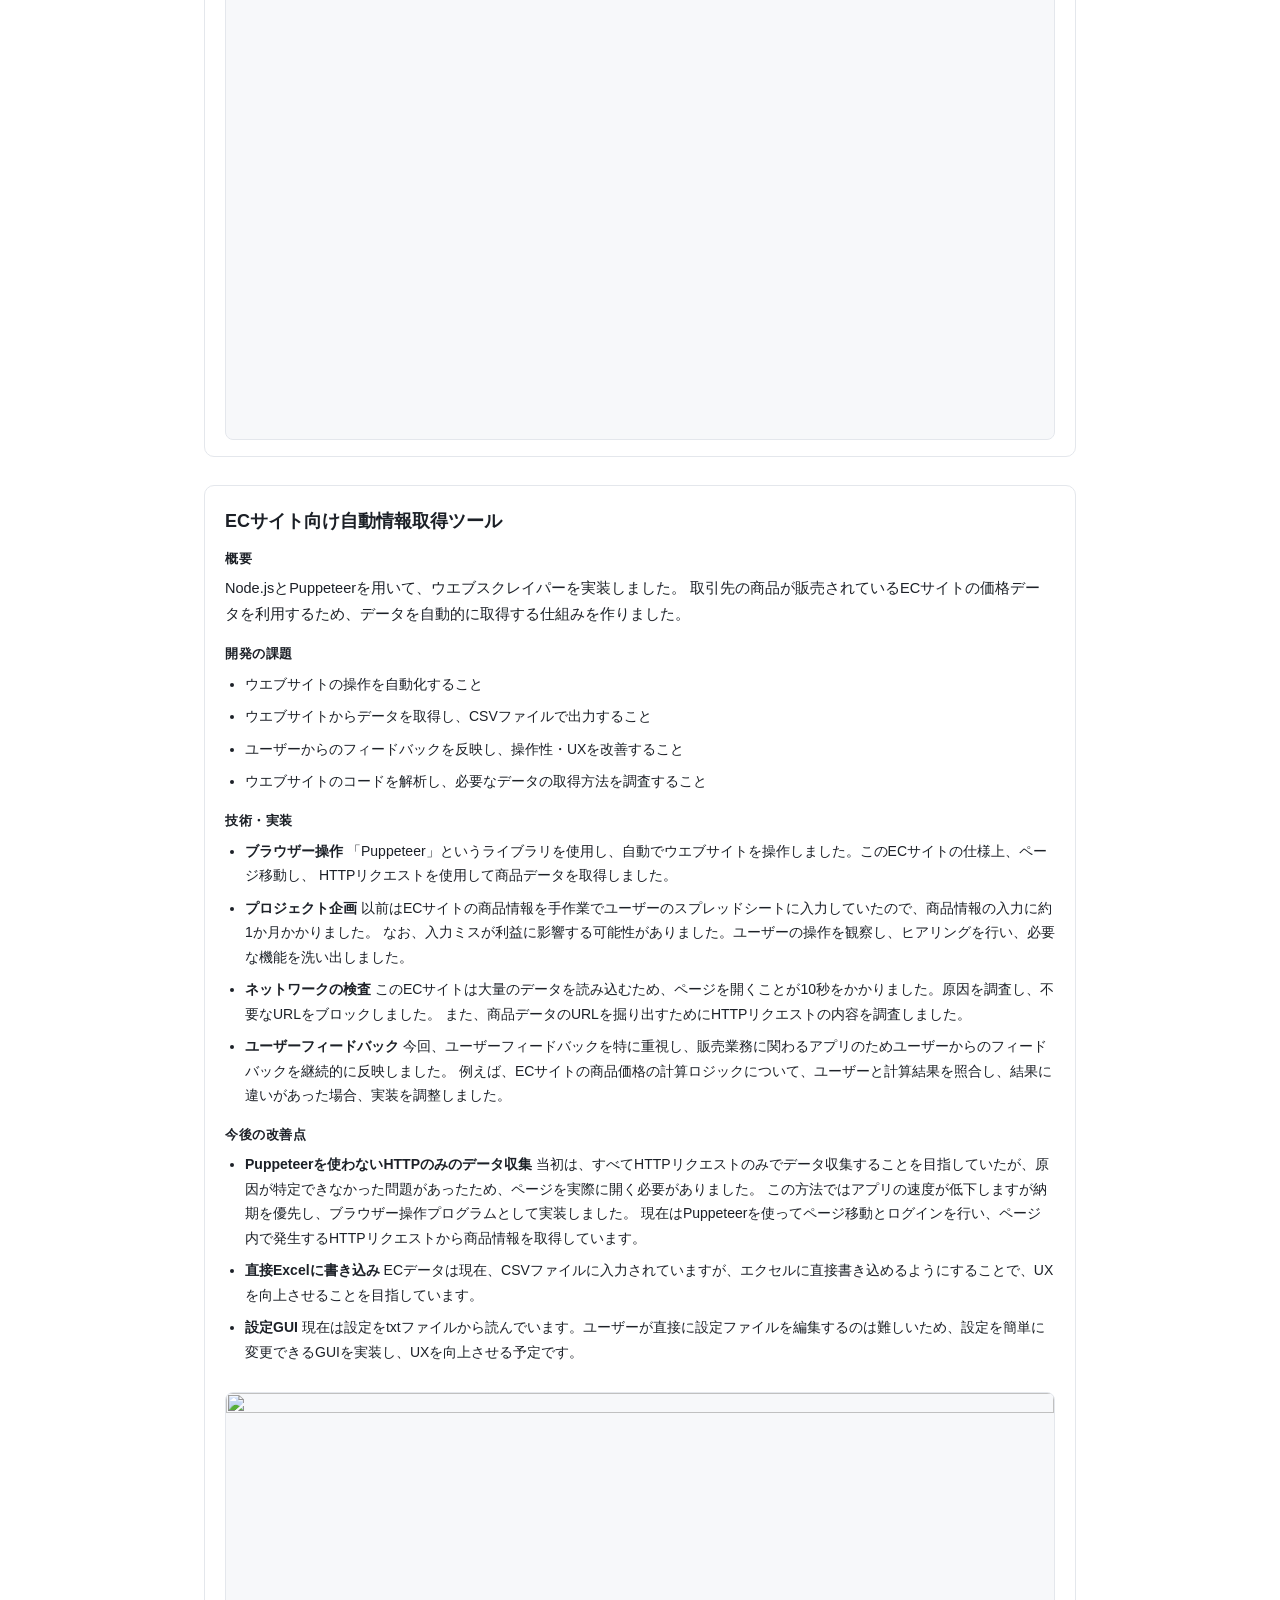
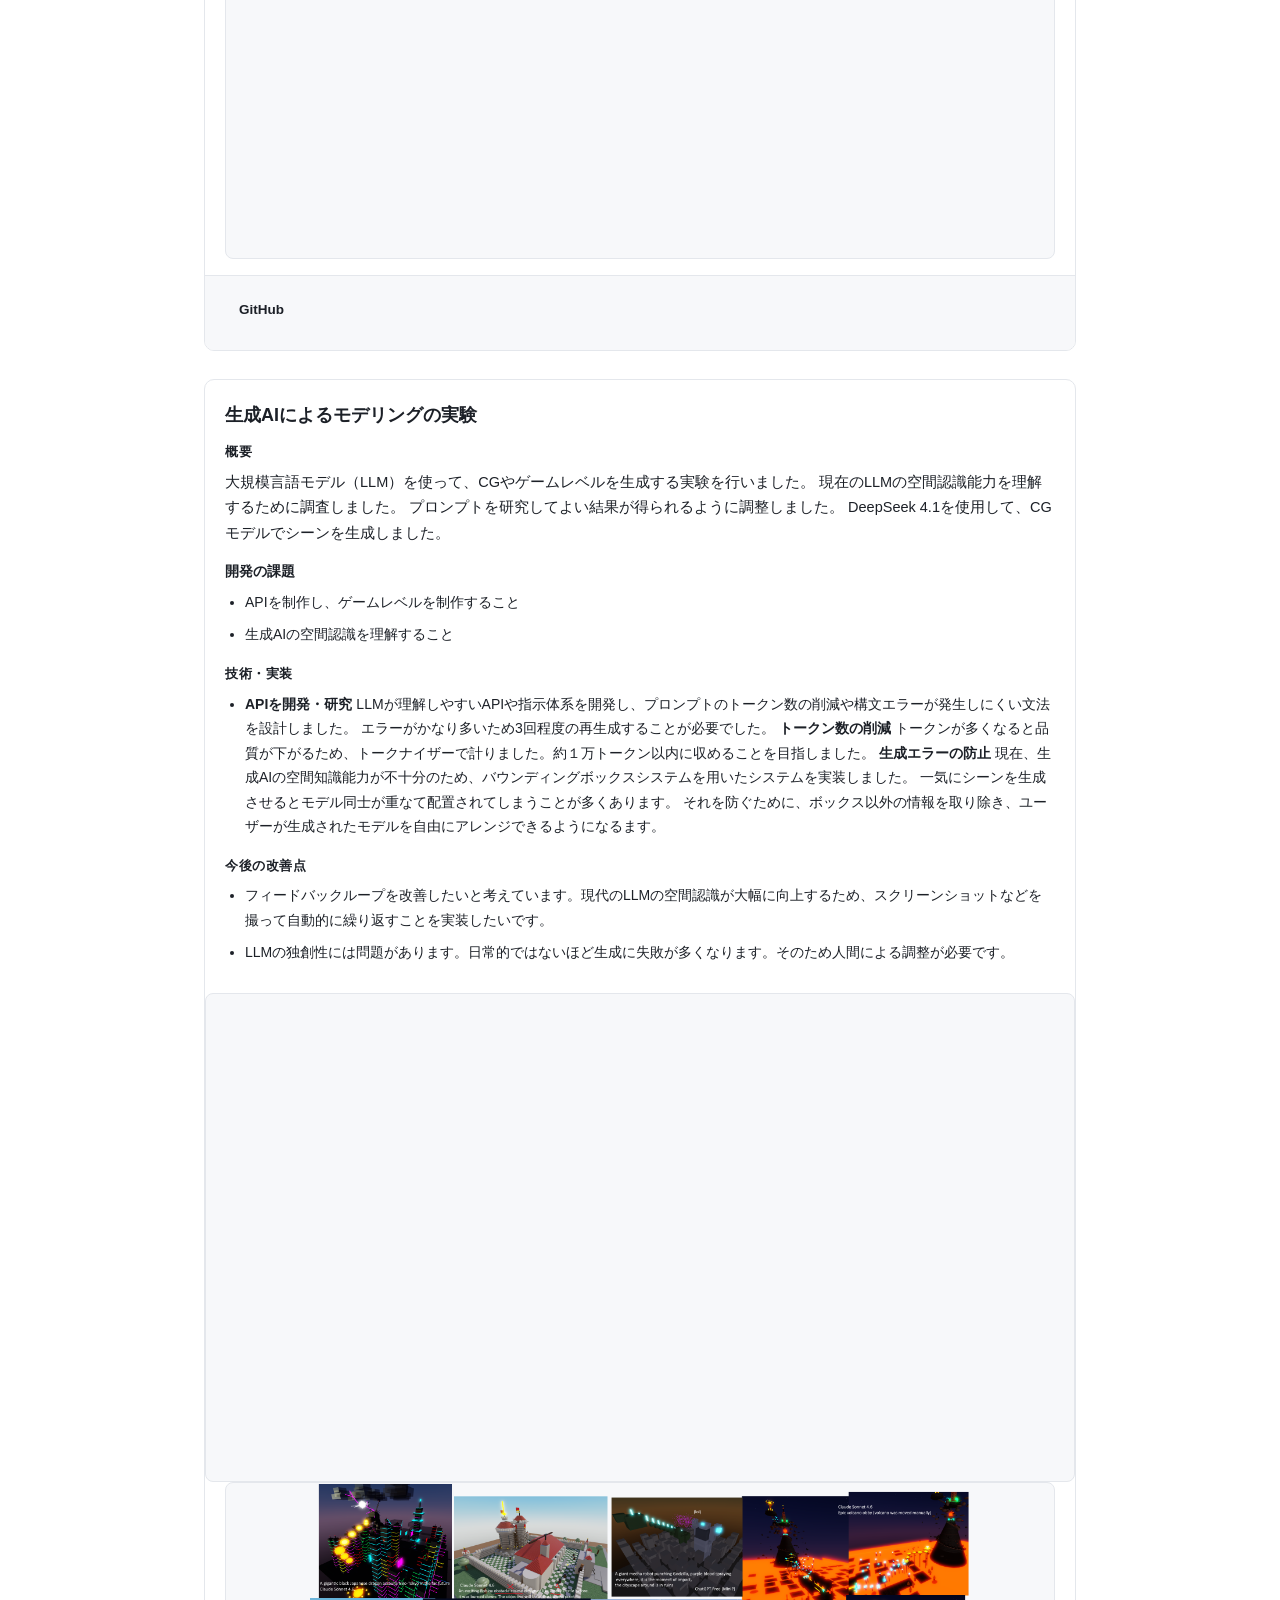
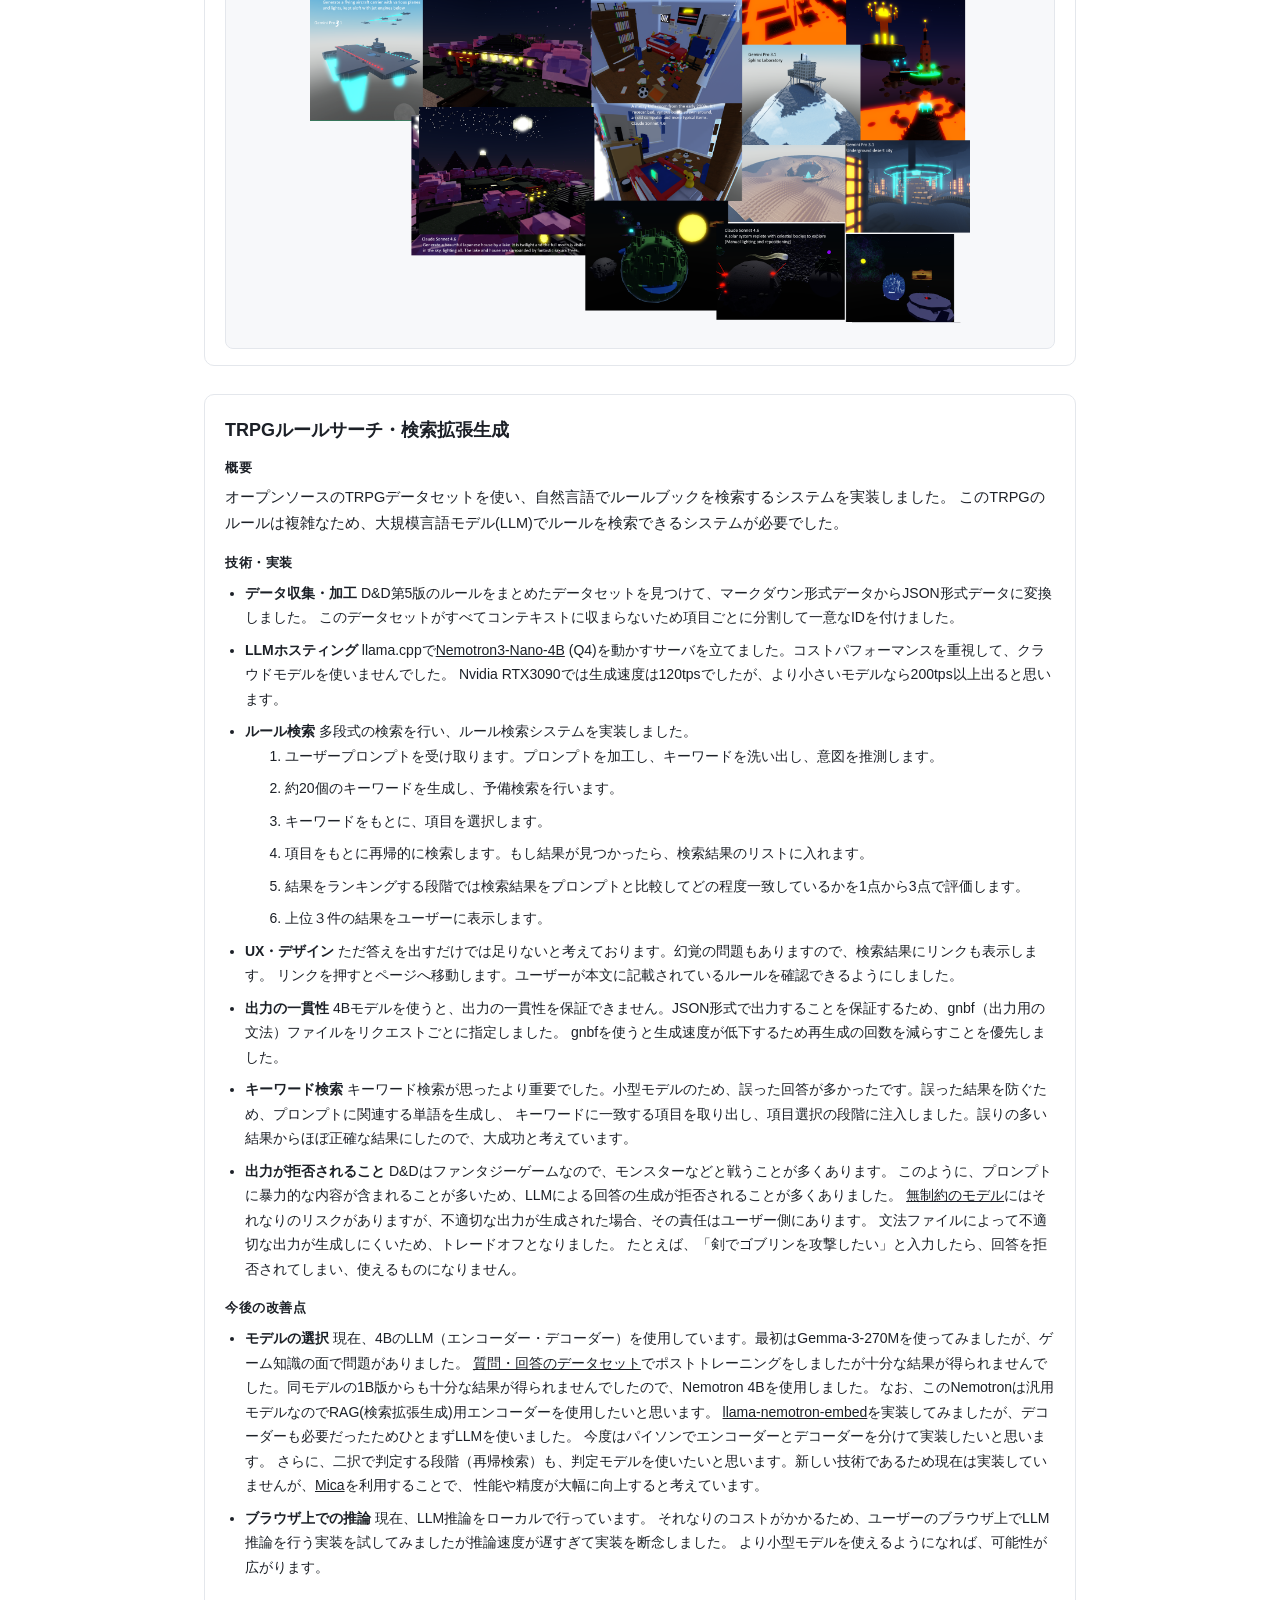
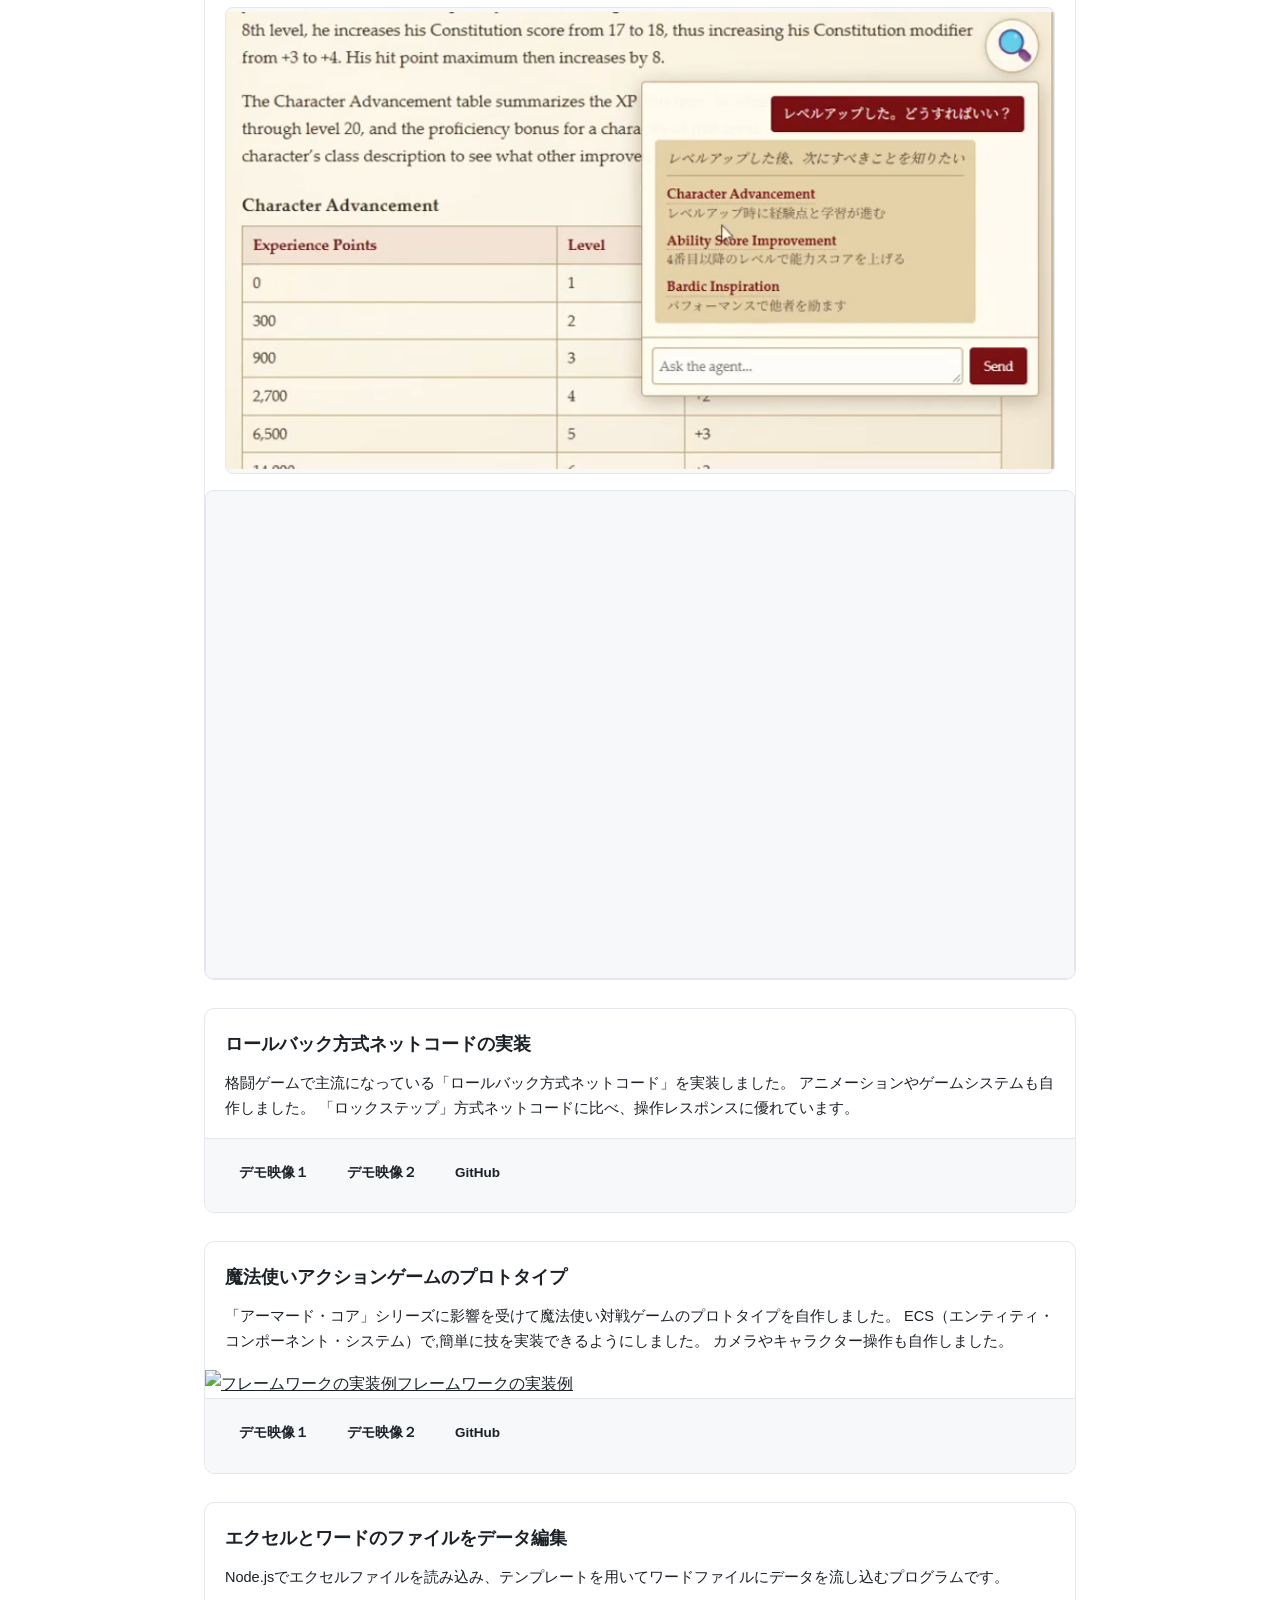
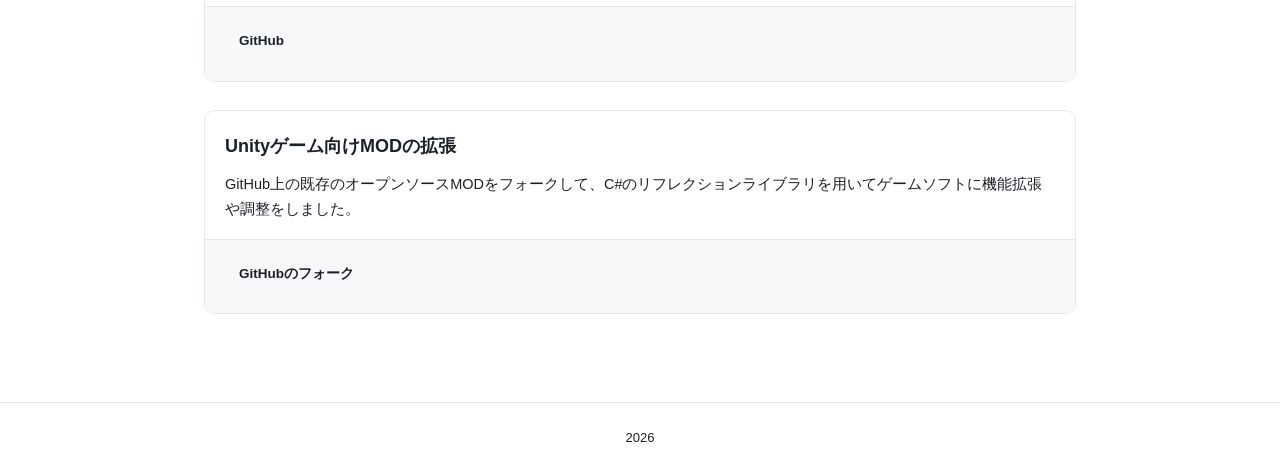
==== commit b780a7e7: "HTML直した(</li>)" ====
--- a/index.html
+++ b/index.html
@@ -179,15 +179,15 @@
 			<ul>
 				<li>
 					<strong>PDFファイルからデータの取り込み自動化</strong>現在はPDFから装備データをコピーし、プログラムや外部ツールを使って登録しています。今後はPDFデータを直接取り込めるようにしたいです。
-				<li>
+				</li>
 				<li>
 					<strong>ハードコーディングの削減</strong>追加内容やファンの変更よって、ルールが変わります。現在、装備データはJSONファイルから読み込みが装備の素材などは自動的ではありません。
 					
-				<li>
+				</li>
 				<li>
 					<strong>多言語</strong>世界中のプレイヤーが使えるように、多言語のUIを実装したいです。文字列の変更は実装しませんでした。
 					
-				<li>
+				</li>
 			</ul>
 		</div>
 
